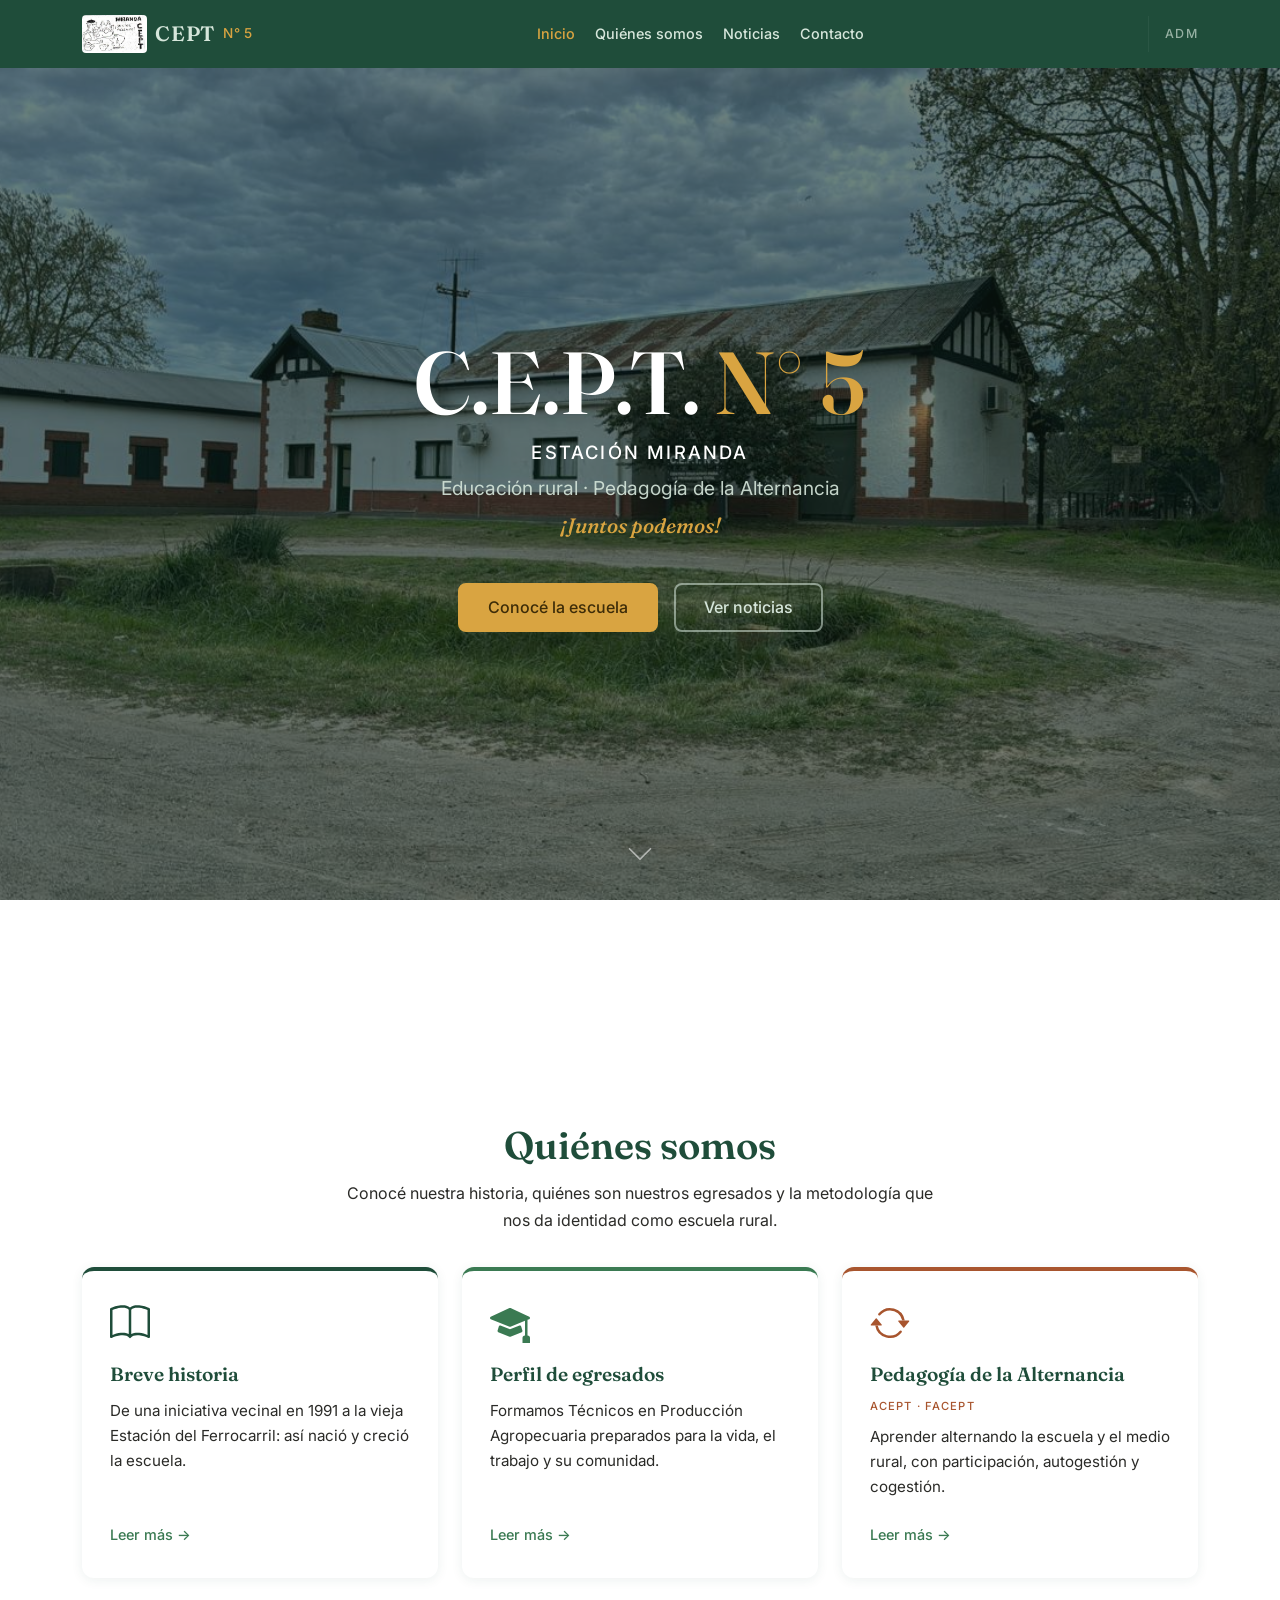
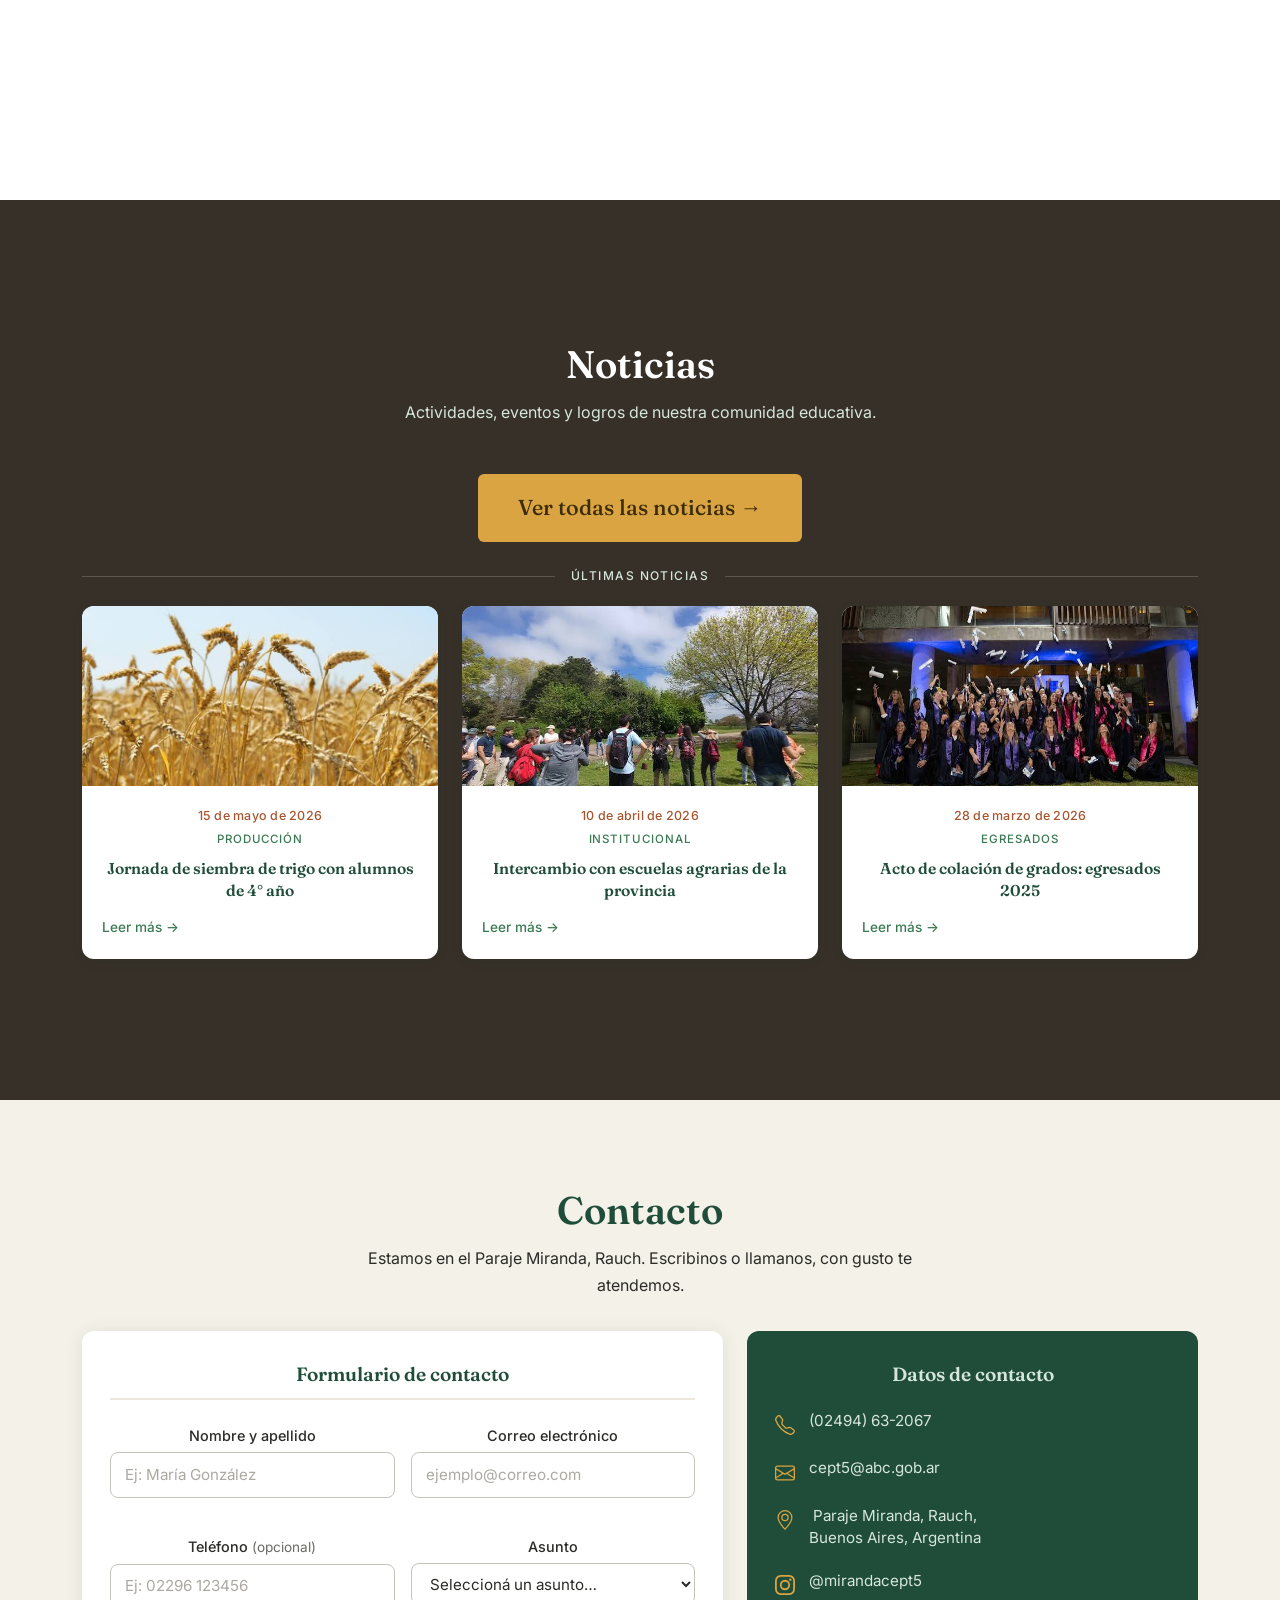
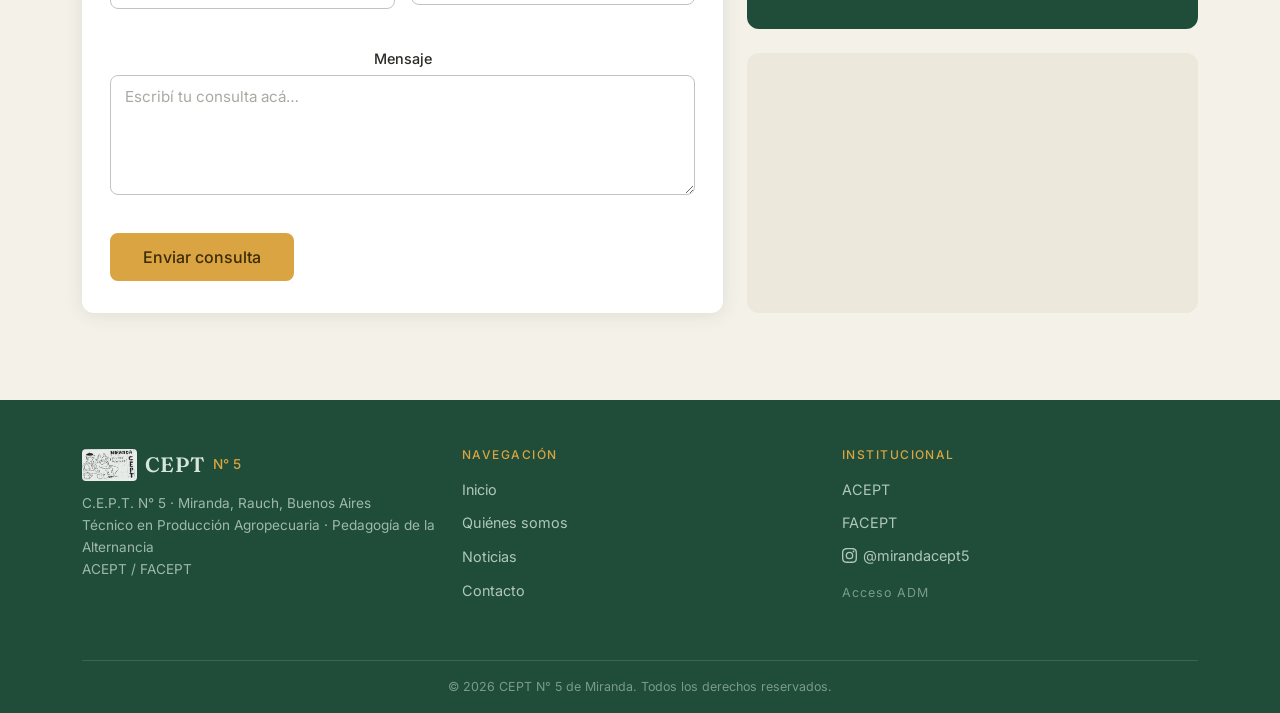
==== index.html @ 94c57543 "contacto" ====
<!DOCTYPE html>
<html lang="es">
<head>
  <meta charset="UTF-8" />
  <meta name="viewport" content="width=device-width, initial-scale=1.0" />
  <title>CEPT N° 5 de Miranda</title>

  <!-- Google Fonts -->
  <link rel="preconnect" href="https://fonts.googleapis.com" />
  <link rel="preconnect" href="https://fonts.gstatic.com" crossorigin />
  <link
    href="https://fonts.googleapis.com/css2?family=Fraunces:opsz,wght@9..144,500;9..144,600&family=Inter:wght@400;500&display=swap"
    rel="stylesheet"
  />

  <!-- Bootstrap 5 CSS -->
  <link rel="stylesheet" href="vendor/bootstrap.min.css" />

  <!-- Estilos propios -->
  <link rel="stylesheet" href="css/styles.css" />
</head>
<body data-bs-spy="scroll" data-bs-target="#menu-principal" data-bs-offset="80">

  <!-- encabezado -->
  <header>
    <nav class="navbar navbar-expand-lg fixed-top" id="menu-principal" aria-label="Navegación principal">
      <div class="container">

        <a class="navbar-brand logo" href="#inicio">
          <img src="img/img_logo.jpeg" alt="Logo CEPT N° 5 de Miranda" class="logo-img" />
          <span class="logo-sigla">CEPT</span>
          <span class="logo-numero">N° 5</span>
        </a>

        <!-- botón menú (móvil) -->
        <button
          class="navbar-toggler boton-menu"
          type="button"
          data-bs-toggle="collapse"
          data-bs-target="#contenido-menu"
          aria-controls="contenido-menu"
          aria-expanded="false"
          aria-label="Abrir menú de navegación"
        >
          <span class="navbar-toggler-icon"></span>
        </button>

        <div class="collapse navbar-collapse" id="contenido-menu">
          <ul class="navbar-nav mx-auto gap-1">
            <li class="nav-item">
              <a class="nav-link enlace-menu" href="#inicio">Inicio</a>
            </li>
            <li class="nav-item">
              <a class="nav-link enlace-menu" href="#quienes">Quiénes somos</a>
            </li>
            <li class="nav-item">
              <a class="nav-link enlace-menu" href="#noticias">Noticias</a>
            </li>
            <li class="nav-item">
              <a class="nav-link enlace-menu" href="#contacto">Contacto</a>
            </li>
          </ul>

          <div class="vr d-none d-lg-block mx-3 separador" aria-hidden="true"></div>
          <hr class="d-lg-none separador-movil" aria-hidden="true" />

          <a class="nav-link enlace-adm" href="#" role="button"
             data-bs-toggle="modal" data-bs-target="#modal-login"
             aria-haspopup="dialog">ADM</a>
        </div>

      </div>
    </nav>
  </header>

  <!-- inicio -->
  <section id="inicio" class="portada">

    <div class="portada-fondo" aria-hidden="true"></div>

    <div class="container portada-contenido">
      <h1 class="portada-titulo">C.E.P.T. <span style="color: var(--dorado);">N° 5</span></h1>
      <p class="portada-lugar">Estación Miranda</p>
      <p class="portada-descripcion">Educación rural · Pedagogía de la Alternancia</p>
      <p class="portada-eslogan">¡Juntos podemos!</p>
      <div class="portada-botones">
        <a href="#quienes" class="btn boton-primario">Conocé la escuela</a>
        <a href="#noticias" class="btn boton-contorno">Ver noticias</a>
      </div>
    </div>

    <!-- flecha de scroll -->
    <a href="#quienes" class="portada-flecha" aria-label="Ir a la siguiente sección">
      <svg xmlns="http://www.w3.org/2000/svg" width="28" height="28" fill="currentColor" viewBox="0 0 16 16" aria-hidden="true">
        <path fill-rule="evenodd" d="M1.646 4.646a.5.5 0 0 1 .708 0L8 10.293l5.646-5.647a.5.5 0 0 1 .708.708l-6 6a.5.5 0 0 1-.708 0l-6-6a.5.5 0 0 1 0-.708z"/>
      </svg>
    </a>

  </section>

  <!-- quiénes somos -->
  <section id="quienes" class="seccion fondo-blanco">
    <div class="container">

      <!-- índice de temas -->
      <div id="indice-quienes">

        <h2 class="titulo-seccion">Quiénes somos</h2>
        <p class="descripcion-seccion">
          Conocé nuestra historia, quiénes son nuestros egresados y la metodología
          que nos da identidad como escuela rural.
        </p>

        <div class="row g-4 justify-content-center">

          <!-- tarjeta historia -->
          <div class="col-12 col-md-4">
            <article class="tarjeta acento-pino">
              <div class="tarjeta-icono">
                <svg xmlns="http://www.w3.org/2000/svg" width="40" height="40" fill="currentColor" viewBox="0 0 16 16" aria-hidden="true">
                  <path d="M1 2.828c.885-.37 2.154-.769 3.388-.893 1.33-.134 2.458.063 3.112.752v9.746c-.935-.53-2.12-.603-3.213-.493-1.18.12-2.37.461-3.287.811zm7.5-.141c.654-.689 1.782-.886 3.112-.752 1.234.124 2.503.523 3.388.893v9.923c-.918-.35-2.107-.692-3.287-.81-1.094-.111-2.278-.039-3.213.492zM8 1.783C7.015.936 5.587.81 4.287.94c-1.514.153-3.042.672-3.994 1.105A.5.5 0 0 0 0 2.5v11a.5.5 0 0 0 .707.455c.882-.4 2.303-.881 3.68-1.02 1.409-.142 2.59.087 3.223.877a.5.5 0 0 0 .78 0c.633-.79 1.814-1.019 3.222-.877 1.378.139 2.8.62 3.681 1.02A.5.5 0 0 0 16 13.5v-11a.5.5 0 0 0-.293-.455c-.952-.433-2.48-.952-3.994-1.105C10.413.809 8.985.936 8 1.783"/>
                </svg>
              </div>
              <h3 class="tarjeta-titulo">Breve historia</h3>
              <p class="tarjeta-texto">
                De una iniciativa vecinal en 1991 a la vieja Estación del Ferrocarril:
                así nació y creció la escuela.
              </p>
              <a href="#" class="tarjeta-enlace" data-tema="historia" aria-label="Leer más sobre la historia del CEPT">
                Leer más →
              </a>
            </article>
          </div>

          <!-- tarjeta egresados -->
          <div class="col-12 col-md-4">
            <article class="tarjeta acento-verde">
              <div class="tarjeta-icono">
                <svg xmlns="http://www.w3.org/2000/svg" width="40" height="40" fill="currentColor" viewBox="0 0 16 16" aria-hidden="true">
                  <path d="M8.211 2.047a.5.5 0 0 0-.422 0l-7.5 3.5a.5.5 0 0 0 .025.917l7.5 3a.5.5 0 0 0 .372 0L14 7.14V13a1 1 0 0 0-1 1v2h3v-2a1 1 0 0 0-1-1V6.739l.686-.275a.5.5 0 0 0 .025-.917z"/>
                  <path d="M4.176 9.032a.5.5 0 0 0-.656.327l-.5 1.7a.5.5 0 0 0 .294.605l4.5 1.8a.5.5 0 0 0 .372 0l4.5-1.8a.5.5 0 0 0 .294-.605l-.5-1.7a.5.5 0 0 0-.656-.327L8 10.466z"/>
                </svg>
              </div>
              <h3 class="tarjeta-titulo">Perfil de egresados</h3>
              <p class="tarjeta-texto">
                Formamos Técnicos en Producción Agropecuaria preparados para la vida,
                el trabajo y su comunidad.
              </p>
              <a href="#" class="tarjeta-enlace" data-tema="egresados" aria-label="Leer más sobre el perfil de egresados">
                Leer más →
              </a>
            </article>
          </div>

          <!-- tarjeta pedagogía -->
          <div class="col-12 col-md-4">
            <article class="tarjeta acento-tierra">
              <div class="tarjeta-icono">
                <svg xmlns="http://www.w3.org/2000/svg" width="40" height="40" fill="currentColor" viewBox="0 0 16 16" aria-hidden="true">
                  <path d="M11.534 7h3.932a.25.25 0 0 1 .192.41l-1.966 2.36a.25.25 0 0 1-.384 0l-1.966-2.36a.25.25 0 0 1 .192-.41m-11 2h3.932a.25.25 0 0 0 .192-.41L2.692 6.23a.25.25 0 0 0-.384 0L.342 8.59A.25.25 0 0 0 .534 9"/>
                  <path fill-rule="evenodd" d="M8 3c-1.552 0-2.94.707-3.857 1.818a.5.5 0 1 1-.771-.636A6.002 6.002 0 0 1 13.917 7H12.9A5 5 0 0 0 8 3M3.1 9a5.002 5.002 0 0 0 8.757 2.182.5.5 0 1 1 .771.636A6.002 6.002 0 0 1 2.083 9z"/>
                </svg>
              </div>
              <h3 class="tarjeta-titulo">Pedagogía de la Alternancia</h3>
              <p class="tarjeta-etiqueta">ACEPT · FACEPT</p>
              <p class="tarjeta-texto">
                Aprender alternando la escuela y el medio rural, con participación,
                autogestión y cogestión.
              </p>
              <a href="#" class="tarjeta-enlace" data-tema="pedagogia" aria-label="Leer más sobre la pedagogía de la alternancia">
                Leer más →
              </a>
            </article>
          </div>

        </div>
      </div><!-- /indice-quienes -->

      <!-- detalle del tema -->
      <div id="detalle-quienes" class="detalle-tema" hidden>

        <div class="detalle-encabezado">
          <nav aria-label="Ruta de navegación">
            <ol class="breadcrumb migas">
              <li class="breadcrumb-item">
                <a href="#inicio" class="enlace-miga">Inicio</a>
              </li>
              <li class="breadcrumb-item">
                <button type="button" class="enlace-miga volver-al-indice">Quiénes somos</button>
              </li>
              <li class="breadcrumb-item active" aria-current="page" id="miga-actual">—</li>
            </ol>
          </nav>
          <button type="button" class="boton-volver volver-al-indice">← Volver</button>
        </div>

        <img id="detalle-foto" src="" alt="" class="detalle-foto" />
        <h2 id="detalle-titulo" class="detalle-titulo" tabindex="-1"></h2>
        <div id="detalle-cuerpo" class="detalle-cuerpo"></div>

        <!-- botones anterior / siguiente -->
        <div class="navegacion-temas">
          <button type="button" id="boton-anterior" class="btn boton-navegar">← Anterior</button>
          <button type="button" id="boton-siguiente" class="btn boton-navegar">Siguiente →</button>
        </div>

      </div><!-- /detalle-quienes -->

    </div>
  </section>

  <!-- noticias -->
  <section id="noticias" class="seccion fondo-oscuro">
    <div class="container">

      <h2 class="titulo-seccion">Noticias</h2>
      <p class="descripcion-seccion">
        Actividades, eventos y logros de nuestra comunidad educativa.
      </p>

      <!-- botón ver noticias -->
      <div class="noticias-mas">
        <a href="noticias.html" class="btn boton-noticias">Ver todas las noticias →</a>
      </div>

      <!-- separador -->
      <div class="noticias-subtitulo" aria-hidden="true">
        <span>Últimas noticias</span>
      </div>

      <!-- noticias en escritorio -->
      <div class="row g-4 d-none d-md-flex">

        <div class="col-12 col-md-4">
          <article class="noticia">
            <img src="img/siembra_trigo.jpg" alt="Alumnos de 4° año sembrando trigo en el campo de la escuela" class="noticia-foto" />
            <div class="noticia-cuerpo">
              <time class="noticia-fecha" datetime="2026-05-15">15 de mayo de 2026</time>
              <span class="noticia-categoria">Producción</span>
              <h3 class="noticia-titulo">Jornada de siembra de trigo con alumnos de 4° año</h3>
              <a href="noticia.html?id=noticia-1" class="noticia-enlace">Leer más →</a>
            </div>
          </article>
        </div>

        <div class="col-12 col-md-4">
          <article class="noticia">
            <img src="img/intercambio_alumnos.jpg" alt="Estudiantes de distintas escuelas agrarias reunidos en el CEPT" class="noticia-foto" />
            <div class="noticia-cuerpo">
              <time class="noticia-fecha" datetime="2026-04-10">10 de abril de 2026</time>
              <span class="noticia-categoria">Institucional</span>
              <h3 class="noticia-titulo">Intercambio con escuelas agrarias de la provincia</h3>
              <a href="noticia.html?id=noticia-2" class="noticia-enlace">Leer más →</a>
            </div>
          </article>
        </div>

        <div class="col-12 col-md-4">
          <article class="noticia">
            <img src="img/acto_egresados.jpg" alt="Acto de colación de grados de los egresados 2025" class="noticia-foto" />
            <div class="noticia-cuerpo">
              <time class="noticia-fecha" datetime="2026-03-28">28 de marzo de 2026</time>
              <span class="noticia-categoria">Egresados</span>
              <h3 class="noticia-titulo">Acto de colación de grados: egresados 2025</h3>
              <a href="noticia.html?id=noticia-3" class="noticia-enlace">Leer más →</a>
            </div>
          </article>
        </div>

      </div>

      <!-- carrusel móvil -->
      <div id="carrusel-mobile" class="carousel slide d-md-none mb-4" data-bs-ride="false">

        <div class="carousel-inner">

          <div class="carousel-item active">
            <article class="noticia">
              <img src="img/siembra_trigo.jpg" alt="Alumnos de 4° año sembrando trigo en el campo de la escuela" class="noticia-foto" />
              <div class="noticia-cuerpo">
                <time class="noticia-fecha" datetime="2026-05-15">15 de mayo de 2026</time>
                <span class="noticia-categoria">Producción</span>
                <h3 class="noticia-titulo">Jornada de siembra de trigo con alumnos de 4° año</h3>
                <a href="noticia.html?id=noticia-1" class="noticia-enlace">Leer más →</a>
              </div>
            </article>
          </div>

          <div class="carousel-item">
            <article class="noticia">
              <img src="img/intercambio_alumnos.jpg" alt="Estudiantes de distintas escuelas agrarias reunidos en el CEPT" class="noticia-foto" />
              <div class="noticia-cuerpo">
                <time class="noticia-fecha" datetime="2026-04-10">10 de abril de 2026</time>
                <span class="noticia-categoria">Institucional</span>
                <h3 class="noticia-titulo">Intercambio con escuelas agrarias de la provincia</h3>
                <a href="noticia.html?id=noticia-2" class="noticia-enlace">Leer más →</a>
              </div>
            </article>
          </div>

          <div class="carousel-item">
            <article class="noticia">
              <img src="img/acto_egresados.jpg" alt="Acto de colación de grados de los egresados 2025" class="noticia-foto" />
              <div class="noticia-cuerpo">
                <time class="noticia-fecha" datetime="2026-03-28">28 de marzo de 2026</time>
                <span class="noticia-categoria">Egresados</span>
                <h3 class="noticia-titulo">Acto de colación de grados: egresados 2025</h3>
                <a href="noticia.html?id=noticia-3" class="noticia-enlace">Leer más →</a>
              </div>
            </article>
          </div>

        </div>

        <div class="carousel-indicators">
          <button type="button" data-bs-target="#carrusel-mobile" data-bs-slide-to="0" class="active" aria-current="true" aria-label="Noticia 1"></button>
          <button type="button" data-bs-target="#carrusel-mobile" data-bs-slide-to="1" aria-label="Noticia 2"></button>
          <button type="button" data-bs-target="#carrusel-mobile" data-bs-slide-to="2" aria-label="Noticia 3"></button>
        </div>

        <button class="carousel-control-prev" type="button" data-bs-target="#carrusel-mobile" data-bs-slide="prev">
          <span class="carousel-control-prev-icon" aria-hidden="true"></span>
          <span class="visually-hidden">Noticia anterior</span>
        </button>
        <button class="carousel-control-next" type="button" data-bs-target="#carrusel-mobile" data-bs-slide="next">
          <span class="carousel-control-next-icon" aria-hidden="true"></span>
          <span class="visually-hidden">Noticia siguiente</span>
        </button>

      </div>

    </div>
  </section>

  <!-- contacto -->
  <section id="contacto" class="seccion seccion-contacto">
    <div class="container">

      <h2 class="titulo-seccion">Contacto</h2>
      <p class="descripcion-seccion">
        Estamos en el Paraje Miranda, Rauch. Escribinos o llamanos, con gusto te atendemos.
      </p>

      <div class="row g-4 align-items-stretch">

        <!-- datos de contacto + mapa -->
        <div class="col-12 col-lg-5 d-flex flex-column gap-4 order-lg-2">
          <div class="tarjeta-contacto">
            <h3 class="contacto-titulo">Datos de contacto</h3>
            <ul class="lista-contacto">

              <li class="item-contacto">
                <span class="icono-contacto" aria-hidden="true">
                  <svg xmlns="http://www.w3.org/2000/svg" width="20" height="20" fill="currentColor" viewBox="0 0 16 16">
                    <path d="M3.654 1.328a.678.678 0 0 0-1.015-.063L1.605 2.3c-.483.484-.661 1.169-.45 1.77a17.6 17.6 0 0 0 4.168 6.608 17.6 17.6 0 0 0 6.608 4.168c.601.211 1.286.033 1.77-.45l1.034-1.034a.678.678 0 0 0-.063-1.015l-2.307-1.794a.68.68 0 0 0-.58-.122l-2.19.547a1.75 1.75 0 0 1-1.657-.459L5.482 8.062a1.75 1.75 0 0 1-.46-1.657l.548-2.19a.68.68 0 0 0-.122-.58zM1.884.511a1.745 1.745 0 0 1 2.612.163L6.29 2.98c.329.423.445.974.315 1.494l-.547 2.19a.68.68 0 0 0 .178.643l2.457 2.457a.68.68 0 0 0 .644.178l2.189-.547a1.75 1.75 0 0 1 1.494.315l2.306 1.794c.829.645.905 1.87.163 2.611l-1.034 1.034c-.74.74-1.846 1.065-2.877.702a18.6 18.6 0 0 1-7.01-4.42 18.6 18.6 0 0 1-4.42-7.009c-.362-1.03-.037-2.137.703-2.877z"/>
                  </svg>
                </span>
                <a href="tel:+542494632067" class="dato-contacto">(02494) 63-2067</a>
              </li>

              <li class="item-contacto">
                <span class="icono-contacto" aria-hidden="true">
                  <svg xmlns="http://www.w3.org/2000/svg" width="20" height="20" fill="currentColor" viewBox="0 0 16 16">
                    <path d="M0 4a2 2 0 0 1 2-2h12a2 2 0 0 1 2 2v8a2 2 0 0 1-2 2H2a2 2 0 0 1-2-2zm2-1a1 1 0 0 0-1 1v.217l7 4.2 7-4.2V4a1 1 0 0 0-1-1zm13 2.383-4.708 2.825L15 11.105zm-.034 6.876-5.64-3.471L8 9.583l-1.326-.795-5.64 3.47A1 1 0 0 0 2 13h12a1 1 0 0 0 .966-.741M1 11.105l4.708-2.897L1 5.383z"/>
                  </svg>
                </span>
                <a href="mailto:cept5@abc.gob.ar" class="dato-contacto">cept5@abc.gob.ar</a>
              </li>

              <li class="item-contacto">
                <span class="icono-contacto" aria-hidden="true">
                  <svg xmlns="http://www.w3.org/2000/svg" width="20" height="20" fill="currentColor" viewBox="0 0 16 16">
                    <path d="M12.166 8.94c-.524 1.062-1.234 2.12-1.96 3.07A32 32 0 0 1 8 14.58a32 32 0 0 1-2.206-2.57c-.726-.95-1.436-2.008-1.96-3.07C3.304 7.867 3 6.862 3 6a5 5 0 0 1 10 0c0 .862-.305 1.867-.834 2.94M8 16s6-5.686 6-10A6 6 0 0 0 2 6c0 4.314 6 10 6 10"/>
                    <path d="M8 8a2 2 0 1 1 0-4 2 2 0 0 1 0 4m0 1a3 3 0 1 0 0-6 3 3 0 0 0 0 6"/>
                  </svg>
                </span>
                <span class="dato-contacto">Paraje Miranda, Rauch,<br>Buenos Aires, Argentina</span>
              </li>

              <li class="item-contacto">
                <span class="icono-contacto" aria-hidden="true">
                  <svg xmlns="http://www.w3.org/2000/svg" width="20" height="20" fill="currentColor" viewBox="0 0 16 16">
                    <path d="M8 0C5.829 0 5.556.01 4.703.048 3.85.088 3.269.222 2.76.42a3.917 3.917 0 0 0-1.417.923A3.927 3.927 0 0 0 .42 2.76C.222 3.268.087 3.85.048 4.7.01 5.555 0 5.827 0 8.001c0 2.172.01 2.444.048 3.297.04.852.174 1.433.372 1.942.205.526.478.972.923 1.417.444.445.89.719 1.416.923.51.198 1.09.333 1.942.372C5.555 15.99 5.827 16 8 16s2.444-.01 3.298-.048c.851-.04 1.434-.174 1.943-.372a3.916 3.916 0 0 0 1.416-.923c.445-.445.718-.891.923-1.417.197-.509.332-1.09.372-1.942C15.99 10.445 16 10.173 16 8s-.01-2.445-.048-3.299c-.04-.851-.175-1.433-.372-1.941a3.926 3.926 0 0 0-.923-1.417A3.911 3.911 0 0 0 13.24.42c-.51-.198-1.092-.333-1.943-.372C10.443.01 10.172 0 7.998 0zm.003 1.44c2.136 0 2.389.007 3.232.046.78.035 1.204.166 1.486.275.373.145.64.319.92.599.28.28.453.546.598.92.11.281.24.705.275 1.485.039.843.047 1.096.047 3.231s-.008 2.389-.047 3.232c-.035.78-.166 1.203-.275 1.485a2.47 2.47 0 0 1-.599.919c-.28.28-.546.453-.92.598-.28.11-.704.24-1.485.276-.843.038-1.096.047-3.232.047s-2.39-.009-3.233-.047c-.78-.036-1.203-.166-1.485-.276a2.478 2.478 0 0 1-.92-.598 2.48 2.48 0 0 1-.6-.92c-.109-.281-.24-.705-.275-1.485-.038-.843-.046-1.096-.046-3.233 0-2.136.008-2.388.046-3.231.036-.78.166-1.204.276-1.486.145-.373.319-.64.599-.92.28-.28.546-.453.92-.598.282-.11.705-.24 1.485-.275.843-.039 1.097-.047 3.233-.047zm0 2.452a4.108 4.108 0 1 0 0 8.216 4.108 4.108 0 0 0 0-8.216zm0 6.775a2.667 2.667 0 1 1 0-5.334 2.667 2.667 0 0 1 0 5.334zm5.23-6.937a.96.96 0 1 1-1.92 0 .96.96 0 0 1 1.92 0z"/>
                  </svg>
                </span>
                <a href="https://www.instagram.com/mirandacept5" target="_blank" rel="noopener noreferrer" class="dato-contacto">@mirandacept5</a>
              </li>

            </ul>
          </div>

          <div class="mapa-contenedor flex-grow-1">
            <iframe
              class="mapa-iframe"
              src="https://maps.google.com/maps?q=-36.533977,-59.133693&z=15&output=embed"
              title="Mapa de ubicación del CEPT N° 5 de Miranda"
              loading="lazy"
              allowfullscreen
            ></iframe>
          </div>
        </div>

        <!-- formulario de contacto -->
        <div class="col-12 col-lg-7 order-lg-1">
          <div class="tarjeta-formulario h-100">

            <form id="formulario" novalidate>
              <h3 class="formulario-titulo">Formulario de contacto</h3>

              <div class="row g-3">

                <div class="col-12 col-md-6">
                  <div class="campo">
                    <label for="nombre">Nombre y apellido</label>
                    <input type="text" id="nombre" name="nombre" required
                           placeholder="Ej: María González" aria-describedby="error-nombre" />
                    <span id="error-nombre" class="error" aria-live="polite"></span>
                  </div>
                </div>

                <div class="col-12 col-md-6">
                  <div class="campo">
                    <label for="email">Correo electrónico</label>
                    <input type="email" id="email" name="email" required
                           placeholder="ejemplo@correo.com" aria-describedby="error-email" />
                    <span id="error-email" class="error" aria-live="polite"></span>
                  </div>
                </div>

                <div class="col-12 col-md-6">
                  <div class="campo">
                    <label for="telefono">Teléfono <span class="opcional">(opcional)</span></label>
                    <input type="tel" id="telefono" name="telefono"
                           placeholder="Ej: 02296 123456" aria-describedby="error-telefono" />
                    <span id="error-telefono" class="error" aria-live="polite"></span>
                  </div>
                </div>

                <div class="col-12 col-md-6">
                  <div class="campo">
                    <label for="asunto">Asunto</label>
                    <select id="asunto" name="asunto" required aria-describedby="error-asunto">
                      <option value="" disabled selected>Seleccioná un asunto…</option>
                      <option value="informacion-general">Información general</option>
                      <option value="inscripcion">Inscripción</option>
                      <option value="pedagogia-alternancia">Pedagogía de la Alternancia</option>
                      <option value="otro">Otro</option>
                    </select>
                    <span id="error-asunto" class="error" aria-live="polite"></span>
                  </div>
                </div>

                <div class="col-12">
                  <div class="campo">
                    <label for="mensaje">Mensaje</label>
                    <textarea id="mensaje" name="mensaje" required minlength="10" rows="4"
                              placeholder="Escribí tu consulta acá…" aria-describedby="error-mensaje"></textarea>
                    <span id="error-mensaje" class="error" aria-live="polite"></span>
                  </div>
                </div>

                <div class="col-12 col-md-4">
                  <button type="submit" class="btn boton-primario w-100">Enviar consulta</button>
                </div>

              </div>
            </form>

            <!-- panel de confirmación (oculto hasta enviar) -->
            <div id="confirmacion" class="confirmacion oculto" tabindex="-1" role="status">
              <div class="icono-check" aria-hidden="true">
                <svg viewBox="0 0 52 52" xmlns="http://www.w3.org/2000/svg">
                  <circle class="circulo" cx="26" cy="26" r="24" fill="none"/>
                  <path class="tilde" fill="none" d="M13 27 l9 9 l17-18"/>
                </svg>
              </div>
              <h3 class="formulario-titulo">¡Consulta enviada!</h3>
              <p>Gracias por escribirnos. Te responderemos a la brevedad.</p>
              <button type="button" id="btn-nueva" class="btn boton-primario mt-2">Hacer otra consulta</button>
            </div>

          </div>
        </div>
      </div>

    </div>
  </section>

  <!-- pie de página -->
  <footer id="pie-pagina">
    <div class="container">

      <div class="row pie-fila-superior">

        <!-- logo -->
        <div class="col-12 col-md-4 pie-col">
          <a href="#inicio" class="pie-logo">
            <img src="img/img_logo.jpeg" alt="Logo CEPT N° 5 de Miranda" class="logo-img logo-img-pie" />
            <span class="pie-logo-sigla">CEPT</span>
            <span class="pie-logo-numero">N° 5</span>
          </a>
          <p class="pie-descripcion">
            C.E.P.T. N° 5 · Miranda, Rauch, Buenos Aires<br>
            Técnico en Producción Agropecuaria · Pedagogía de la Alternancia<br>
            ACEPT / FACEPT
          </p>
        </div>

        <!-- navegación -->
        <div class="col-12 col-sm-6 col-md-4 pie-col">
          <h4 class="pie-titulo-col">Navegación</h4>
          <ul class="pie-lista">
            <li><a href="#inicio"    class="pie-enlace">Inicio</a></li>
            <li><a href="#quienes"  class="pie-enlace">Quiénes somos</a></li>
            <li><a href="#noticias" class="pie-enlace">Noticias</a></li>
            <li><a href="#contacto" class="pie-enlace">Contacto</a></li>
          </ul>
        </div>

        <!-- institucional -->
        <div class="col-12 col-sm-6 col-md-4 pie-col">
          <h4 class="pie-titulo-col">Institucional</h4>
          <ul class="pie-lista">
            <li><a href="#" class="pie-enlace">ACEPT</a></li>
            <li><a href="#" class="pie-enlace">FACEPT</a></li>
            <li>
              <a href="https://www.instagram.com/mirandacept5" target="_blank" rel="noopener noreferrer" class="pie-enlace pie-enlace-ig">
                <svg xmlns="http://www.w3.org/2000/svg" width="15" height="15" fill="currentColor" viewBox="0 0 16 16" aria-hidden="true">
                  <path d="M8 0C5.829 0 5.556.01 4.703.048 3.85.088 3.269.222 2.76.42a3.917 3.917 0 0 0-1.417.923A3.927 3.927 0 0 0 .42 2.76C.222 3.268.087 3.85.048 4.7.01 5.555 0 5.827 0 8.001c0 2.172.01 2.444.048 3.297.04.852.174 1.433.372 1.942.205.526.478.972.923 1.417.444.445.89.719 1.416.923.51.198 1.09.333 1.942.372C5.555 15.99 5.827 16 8 16s2.444-.01 3.298-.048c.851-.04 1.434-.174 1.943-.372a3.916 3.916 0 0 0 1.416-.923c.445-.445.718-.891.923-1.417.197-.509.332-1.09.372-1.942C15.99 10.445 16 10.173 16 8s-.01-2.445-.048-3.299c-.04-.851-.175-1.433-.372-1.941a3.926 3.926 0 0 0-.923-1.417A3.911 3.911 0 0 0 13.24.42c-.51-.198-1.092-.333-1.943-.372C10.443.01 10.172 0 7.998 0zm.003 1.44c2.136 0 2.389.007 3.232.046.78.035 1.204.166 1.486.275.373.145.64.319.92.599.28.28.453.546.598.92.11.281.24.705.275 1.485.039.843.047 1.096.047 3.231s-.008 2.389-.047 3.232c-.035.78-.166 1.203-.275 1.485a2.47 2.47 0 0 1-.599.919c-.28.28-.546.453-.92.598-.28.11-.704.24-1.485.276-.843.038-1.096.047-3.232.047s-2.39-.009-3.233-.047c-.78-.036-1.203-.166-1.485-.276a2.478 2.478 0 0 1-.92-.598 2.48 2.48 0 0 1-.6-.92c-.109-.281-.24-.705-.275-1.485-.038-.843-.046-1.096-.046-3.233 0-2.136.008-2.388.046-3.231.036-.78.166-1.204.276-1.486.145-.373.319-.64.599-.92.28-.28.546-.453.92-.598.282-.11.705-.24 1.485-.275.843-.039 1.097-.047 3.233-.047zm0 2.452a4.108 4.108 0 1 0 0 8.216 4.108 4.108 0 0 0 0-8.216zm0 6.775a2.667 2.667 0 1 1 0-5.334 2.667 2.667 0 0 1 0 5.334zm5.23-6.937a.96.96 0 1 1-1.92 0 .96.96 0 0 1 1.92 0z"/>
                </svg>
                @mirandacept5
              </a>
            </li>
            <li><a href="#" class="pie-enlace pie-adm" role="button"
                   data-bs-toggle="modal" data-bs-target="#modal-login"
                   aria-haspopup="dialog">Acceso ADM</a></li>
          </ul>
        </div>

      </div>

      <div class="pie-inferior">
        <p class="pie-copy">© 2026 CEPT N° 5 de Miranda. Todos los derechos reservados.</p>
      </div>

    </div>
  </footer>

  <!-- modal de login -->
  <div class="modal fade" id="modal-login" tabindex="-1"
       aria-labelledby="titulo-modal-login" aria-modal="true" role="dialog">
    <div class="modal-dialog modal-dialog-centered">
      <div class="modal-content login-contenido">

        <div class="modal-header login-cabecera">
          <h2 class="modal-title login-titulo" id="titulo-modal-login">Acceso administrador</h2>
          <button type="button" class="btn-close btn-close-white"
                  data-bs-dismiss="modal" aria-label="Cerrar"></button>
        </div>

        <div class="modal-body login-cuerpo">

          <!-- error de login -->
          <div id="error-login" class="error-login" role="alert" hidden>
            Usuario o contraseña incorrectos. Intentá de nuevo.
          </div>

          <form id="formulario-login" novalidate>

            <div class="mb-4">
              <label for="campo-usuario" class="etiqueta-campo">Usuario</label>
              <input type="text" id="campo-usuario" class="form-control campo-texto" autocomplete="username" required />
            </div>

            <div class="mb-4">
              <label for="campo-contrasena" class="etiqueta-campo">Contraseña</label>
              <div class="grupo-contrasena">
                <input type="password" id="campo-contrasena" class="form-control campo-texto" autocomplete="current-password" required />
                <button type="button" class="boton-ojo" id="boton-ver-contrasena"
                        aria-label="Mostrar contraseña" aria-pressed="false">
                  <svg id="icono-ojo" xmlns="http://www.w3.org/2000/svg" width="18" height="18" fill="currentColor" viewBox="0 0 16 16" aria-hidden="true">
                    <path d="M16 8s-3-5.5-8-5.5S0 8 0 8s3 5.5 8 5.5S16 8 16 8M1.173 8a13 13 0 0 1 1.66-2.043C4.12 4.668 5.88 3.5 8 3.5s3.879 1.168 5.168 2.457A13 13 0 0 1 14.828 8q-.086.13-.195.288c-.335.48-.83 1.12-1.465 1.755C11.879 11.332 10.119 12.5 8 12.5s-3.879-1.168-5.168-2.457A13 13 0 0 1 1.172 8z"/>
                    <path d="M8 5.5a2.5 2.5 0 1 0 0 5 2.5 2.5 0 0 0 0-5M4.5 8a3.5 3.5 0 1 1 7 0 3.5 3.5 0 0 1-7 0"/>
                  </svg>
                  <svg id="icono-ojo-cerrado" xmlns="http://www.w3.org/2000/svg" width="18" height="18" fill="currentColor" viewBox="0 0 16 16" aria-hidden="true" hidden>
                    <path d="M13.359 11.238C15.06 9.72 16 8 16 8s-3-5.5-8-5.5a7 7 0 0 0-2.79.588l.77.771A6 6 0 0 1 8 3.5c2.12 0 3.879 1.168 5.168 2.457A13 13 0 0 1 14.828 8q-.086.13-.195.288c-.335.48-.83 1.12-1.465 1.755-.165.165-.337.328-.517.486z"/>
                    <path d="M11.297 9.176a3.5 3.5 0 0 0-4.474-4.474l.823.823a2.5 2.5 0 0 1 2.829 2.829zm-2.943 1.299.822.822a3.5 3.5 0 0 1-4.474-4.474l.823.823a2.5 2.5 0 0 0 2.829 2.829"/>
                    <path d="M3.35 5.47q-.27.24-.518.487A13 13 0 0 0 1.172 8l.195.288c.335.48.83 1.12 1.465 1.755C4.121 11.332 5.881 12.5 8 12.5c.716 0 1.39-.133 2.02-.36l.77.772A7 7 0 0 1 8 13.5C3 13.5 0 8 0 8s.939-1.721 2.641-3.238l.708.709zm10.296 8.884-12-12 .708-.708 12 12z"/>
                  </svg>
                </button>
              </div>
            </div>

            <button type="submit" class="btn boton-primario w-100">Iniciar sesión</button>

          </form>

        </div>
      </div>
    </div>
  </div>

  <!-- Bootstrap JS -->
  <script src="vendor/bootstrap.bundle.min.js"></script>

  <!-- scripts propios -->
  <script src="js/main.js"></script>
  <script src="js/login.js"></script>
  <script src="js/validacion.js"></script>
</body>
</html>
---- css/styles.css ----
﻿/* VARIABLES GLOBALES */
:root {
  /* Colores */
  --verde-pino:   #1F4D3A;   /* header, footer, títulos, botones primarios */
  --verde-claro:  #3A7A52;   /* enlaces, hover, acentos secundarios */
  --dorado:       #D9A441;   /* CTA y acción ADM — acento puntual, no relleno */
  --dorado-texto: #3D2C08;   /* texto oscuro sobre dorado */
  --tierra:       #A8552E;   /* fechas, categorías, íconos de detalle */
  --crema:        #F4F1E8;   /* fondo general */
  --crema-medio:  #ECE8DB;   /* franjas alternas */
  --carbon:       #2B2B28;   /* texto principal */
  --claro:        #D6E6DB;   /* texto sobre fondo verde */

  /* Tipografías */
  --fuente-titulo: 'Fraunces', Georgia, serif;
  --fuente-cuerpo: 'Inter', system-ui, sans-serif;

  /* Radios */
  --radio-elem:    8px;
  --radio-tarjeta: 12px;

  /* Alto del menú fijo */
  --alto-menu: 68px;
}

/* RESET Y BASE GLOBAL */
*,
*::before,
*::after {
  box-sizing: border-box;
}

html {
  scroll-behavior: smooth;
}

body {
  font-family: var(--fuente-cuerpo);
  font-size: 1rem;
  font-weight: 400;
  color: var(--carbon);
  background-color: var(--crema);
  line-height: 1.6;
  padding-top: var(--alto-menu); /* compensa el menú fijo */
}

h1, h2, h3, h4, h5, h6 {
  font-family: var(--fuente-titulo);
  font-weight: 600;
  color: var(--verde-pino);
  line-height: 1.2;
}

/* SECCIONES */
.seccion {
  padding: 3.5rem 1.5rem;
  text-align: center;
  scroll-margin-top: var(--alto-menu); /* ancla no queda tapada por el menú */
  min-height: 100vh;
  display: flex;
  flex-direction: column;
  justify-content: center;
}

.fondo-blanco {
  background-color: #fff;
}

.fondo-alterno {
  background-color: var(--crema-medio);
}

.fondo-oscuro {
  background-color: #363028;
}

/* Overrides de texto y elementos para sección oscura */
.fondo-oscuro .titulo-seccion {
  color: #fff;
}

.fondo-oscuro .descripcion-seccion {
  color: var(--claro);
}

.fondo-oscuro .noticias-subtitulo {
  opacity: 1;
}

.fondo-oscuro .noticias-subtitulo span {
  color: var(--claro);
}

.fondo-oscuro .noticias-subtitulo::before,
.fondo-oscuro .noticias-subtitulo::after {
  background: rgba(255, 255, 255, 0.18);
}

.fondo-oscuro .boton-noticias {
  background-color: var(--dorado);
  color: var(--dorado-texto);
  border-color: transparent;
}

.fondo-oscuro .boton-noticias:hover,
.fondo-oscuro .boton-noticias:focus-visible {
  background-color: transparent;
  color: var(--dorado);
  border-color: var(--dorado);
}

.seccion-contacto {
  /* hereda min-height y flex de .seccion */
}

.seccion > .container {
  width: 100%;
}

/* Texto de ejemplo (se elimina al completar cada story) */
.texto-ejemplo {
  color: var(--verde-claro);
  font-style: italic;
  font-size: 0.9rem;
  margin-top: 0.5rem;
}

/* HEADER — NAVBAR */
#menu-principal {
  background-color: var(--verde-pino);
  min-height: var(--alto-menu);
}

/* Logo */
.logo {
  display: flex;
  align-items: center;
  gap: 0.5rem;
  text-decoration: none;
}

/* Imagen del logo */
.logo-img {
  height: 38px;
  width: auto;
  object-fit: contain;
  border-radius: 4px;
  flex-shrink: 0;
}

.logo-img-pie {
  height: 32px;
  opacity: 0.9;
}

.logo-sigla {
  font-family: var(--fuente-titulo);
  font-weight: 600;
  font-size: 1.3rem;
  color: var(--claro);
  letter-spacing: 0.04em;
}

.logo-numero {
  font-family: var(--fuente-cuerpo);
  font-weight: 500;
  font-size: 0.85rem;
  color: var(--dorado);
  letter-spacing: 0.02em;
}

/* Hamburguesa */
.boton-menu {
  border-color: rgba(255, 255, 255, 0.3);
}

.boton-menu:focus {
  box-shadow: 0 0 0 3px rgba(217, 164, 65, 0.45);
}

/* Ícono de hamburguesa en blanco */
.boton-menu .navbar-toggler-icon {
  background-image: url("data:image/svg+xml,%3csvg xmlns='http://www.w3.org/2000/svg' viewBox='0 0 30 30'%3e%3cpath stroke='rgba%28214%2C230%2C219%2C0.9%29' stroke-linecap='round' stroke-miterlimit='10' stroke-width='2' d='M4 7h22M4 15h22M4 23h22'/%3e%3c/svg%3e");
}

/* Links del menú */
.enlace-menu {
  color: var(--claro);
  font-weight: 500;
  font-size: 0.9rem;
  padding: 0.4rem 0.75rem;
  border-radius: var(--radio-elem);
  transition: color 0.2s, background-color 0.2s;
}

.enlace-menu:hover,
.enlace-menu:focus,
.enlace-menu:active {
  color: var(--dorado);
  background-color: rgba(255, 255, 255, 0.06);
}

/* Link activo (Bootstrap ScrollSpy agrega .active) */
#menu-principal .enlace-menu.active {
  color: var(--dorado) !important;
}

/* Separador vertical (desktop) */
.separador {
  background-color: rgba(255, 255, 255, 0.2);
  align-self: stretch;
}

/* Separador horizontal (mobile) */
.separador-movil {
  border-color: rgba(255, 255, 255, 0.15);
  margin: 0.5rem 0;
}

/* Acceso ADM discreto */
.enlace-adm {
  color: var(--claro);
  font-size: 0.78rem;
  font-weight: 500;
  letter-spacing: 0.1em;
  opacity: 0.65;
  transition: opacity 0.2s;
}

.enlace-adm:hover,
.enlace-adm:focus {
  color: var(--dorado);
  opacity: 1;
}

/* PORTADA (hero) */
.portada {
  position: relative;
  min-height: calc(100vh - var(--alto-menu));
  display: flex;
  align-items: center;
  overflow: hidden;
  scroll-margin-top: var(--alto-menu);
}

/* Fondo: imagen con fallback en verde oscuro */
.portada-fondo {
  position: absolute;
  inset: 0;
  background-color: #162b1e;
  background-image: url('../img/img_portada.jpeg');
  background-size: cover;
  background-position: center;
}

/* Capa oscurecida sobre la imagen */
.portada-fondo::after {
  content: '';
  position: absolute;
  inset: 0;
  background: rgba(12, 28, 18, 0.55);
}

/* Contenido por encima del fondo */
.portada-contenido {
  position: relative;
  z-index: 1;
  text-align: center;
  padding: 4rem 1.5rem;
}

/* Título principal: nombre de la escuela */
.portada-titulo {
  font-family: var(--fuente-titulo);
  font-size: clamp(3rem, 8vw, 5.5rem);
  font-weight: 600;
  color: #fff;
  line-height: 1.05;
  margin-bottom: 0.6rem;
}

/* Línea 2: educación rural · alternancia */
.portada-descripcion {
  font-size: clamp(1rem, 2vw, 1.2rem);
  color: var(--claro);
  max-width: 560px;
  margin: 0 auto 0.4rem;
  line-height: 1.5;
  opacity: 0.9;
}

/* Línea 2: lugar */
.portada-lugar {
  font-size: 1.15rem;
  font-weight: 500;
  letter-spacing: 0.12em;
  text-transform: uppercase;
  color: #fff;
  opacity: 1;
  margin-bottom: 0.4rem;
}

/* Línea 4: eslogan */
.portada-eslogan {
  font-family: var(--fuente-titulo);
  font-size: clamp(1rem, 2vw, 1.3rem);
  font-weight: 500;
  font-style: italic;
  color: var(--dorado);
  margin-bottom: 2.5rem;
}

/* Fila de botones */
.portada-botones {
  display: flex;
  gap: 1rem;
  justify-content: center;
  flex-wrap: wrap;
}

/* Botón primario: fondo dorado */
.boton-primario {
  background-color: var(--dorado);
  color: var(--dorado-texto);
  font-weight: 500;
  padding: 0.65rem 1.75rem;
  border: 2px solid var(--dorado);
  border-radius: var(--radio-elem);
  transition: background-color 0.2s, border-color 0.2s;
}

.boton-primario:hover,
.boton-primario:focus {
  background-color: #c4922e;
  border-color: #c4922e;
  color: var(--dorado-texto);
}

/* Botón contorno (secundario) */
.boton-contorno {
  background-color: transparent;
  color: var(--claro);
  font-weight: 500;
  padding: 0.65rem 1.75rem;
  border: 2px solid rgba(214, 230, 219, 0.55);
  border-radius: var(--radio-elem);
  transition: background-color 0.2s, border-color 0.2s;
}

.boton-contorno:hover,
.boton-contorno:focus {
  background-color: rgba(255, 255, 255, 0.1);
  border-color: var(--claro);
  color: var(--claro);
}

/* Flecha de scroll animada */
.portada-flecha {
  position: absolute;
  bottom: 2rem;
  left: 50%;
  transform: translateX(-50%);
  z-index: 1;
  color: rgba(255, 255, 255, 0.55);
  text-decoration: none;
  animation: rebotar 1.8s ease-in-out infinite;
  transition: color 0.2s;
}

.portada-flecha:hover,
.portada-flecha:focus {
  color: var(--dorado);
}

@keyframes rebotar {
  0%, 100% { transform: translateX(-50%) translateY(0); }
  50%       { transform: translateX(-50%) translateY(8px); }
}

/* SECCIONES — ELEMENTOS COMUNES */

/* Título principal de sección */
.titulo-seccion {
  font-size: clamp(1.75rem, 3vw, 2.4rem);
  color: var(--verde-pino);
  margin-bottom: 0.75rem;
}

/* Párrafo introductorio de sección */
.descripcion-seccion {
  max-width: 600px;
  margin: 0 auto 2rem;
  color: var(--carbon);
  font-size: 1rem;
  line-height: 1.7;
}

/* QUIÉNES SOMOS — TARJETAS */
.tarjeta {
  background-color: #fff;
  border-radius: var(--radio-tarjeta);
  border-top: 4px solid transparent;
  padding: 2rem 1.75rem;
  height: 100%;
  display: flex;
  flex-direction: column;
  text-align: left;
  box-shadow: 0 2px 12px rgba(31, 77, 58, 0.08);
  transition: box-shadow 0.2s, transform 0.2s;
}

.tarjeta:hover {
  box-shadow: 0 6px 24px rgba(31, 77, 58, 0.14);
  transform: translateY(-3px);
}

/* Variantes de color: borde superior e ícono */
.acento-pino  { border-top-color: var(--verde-pino);  }
.acento-verde { border-top-color: var(--verde-claro); }
.acento-tierra{ border-top-color: var(--tierra);      }

.acento-pino  .tarjeta-icono { color: var(--verde-pino);  }
.acento-verde .tarjeta-icono { color: var(--verde-claro); }
.acento-tierra .tarjeta-icono{ color: var(--tierra);      }

/* Ícono */
.tarjeta-icono {
  margin-bottom: 1.25rem;
}

/* Título de tarjeta */
.tarjeta-titulo {
  font-size: 1.2rem;
  font-weight: 600;
  color: var(--verde-pino);
  margin-bottom: 0.75rem;
}

/* Texto de tarjeta */
/* Etiqueta pequeña (ej. "ACEPT · FACEPT") */
.tarjeta-etiqueta {
  font-size: 0.7rem;
  font-weight: 500;
  letter-spacing: 0.1em;
  text-transform: uppercase;
  color: var(--tierra);
  margin-bottom: 0.5rem;
}

.tarjeta-texto {
  font-size: 0.95rem;
  color: var(--carbon);
  line-height: 1.65;
  flex-grow: 1;
  margin-bottom: 1.5rem;
}

/* Enlace "Leer más" */
.tarjeta-enlace {
  font-size: 0.9rem;
  font-weight: 500;
  color: var(--verde-claro);
  text-decoration: none;
  transition: color 0.2s;
  align-self: flex-start;
}

.tarjeta-enlace:hover,
.tarjeta-enlace:focus {
  color: var(--verde-pino);
  text-decoration: underline;
}

/* QUIÉNES SOMOS — DETALLE DE TEMA */
.detalle-tema {
  max-width: 760px;
  margin: 0 auto;
  text-align: left;
}

/* Encabezado: migas + botón volver en la misma fila */
.detalle-encabezado {
  display: flex;
  align-items: center;
  justify-content: space-between;
  flex-wrap: wrap;
  gap: 0.75rem;
  margin-bottom: 1.75rem;
}

/* Migas de pan */
.migas {
  margin: 0;
  font-size: 0.85rem;
}

/* Botón dentro de migas (estilo de enlace) */
.enlace-miga {
  background: none;
  border: none;
  padding: 0;
  color: var(--verde-claro);
  cursor: pointer;
  font-size: 0.85rem;
  text-decoration: none;
}

.enlace-miga:hover,
.enlace-miga:focus {
  color: var(--verde-pino);
  text-decoration: underline;
}

/* COMPARTIR */
.articulo-compartir {
  display: flex;
  align-items: center;
  gap: 1rem;
  flex-wrap: wrap;
  padding: 1.5rem 0;
  border-top: 1px solid var(--crema-medio);
  border-bottom: 1px solid var(--crema-medio);
  margin-bottom: 2rem;
}

.compartir-etiqueta {
  font-size: 0.85rem;
  font-weight: 500;
  color: var(--carbon);
  white-space: nowrap;
}

.compartir-botones {
  display: flex;
  gap: 0.6rem;
  flex-wrap: wrap;
}

.compartir-btn {
  display: inline-flex;
  align-items: center;
  gap: 0.4rem;
  font-family: var(--fuente-cuerpo);
  font-size: 0.85rem;
  font-weight: 500;
  padding: 0.45rem 0.9rem;
  border-radius: var(--radio-elem);
  border: 1.5px solid var(--crema-medio);
  background: #fff;
  color: var(--carbon);
  cursor: pointer;
  text-decoration: none;
  transition: border-color 0.2s, color 0.2s, background-color 0.2s;
}

.compartir-btn:hover,
.compartir-btn:focus {
  border-color: var(--verde-claro);
  color: var(--verde-pino);
  background: var(--crema);
}

.compartir-btn-wa:hover,
.compartir-btn-wa:focus {
  border-color: #25d366;
  color: #128c50;
  background: #f0fdf4;
}

/* Botón "← Volver" */
.boton-volver {
  background: none;
  border: none;
  color: var(--verde-claro);
  font-size: 0.9rem;
  font-weight: 500;
  cursor: pointer;
  padding: 0;
  transition: color 0.2s;
}

.boton-volver:hover,
.boton-volver:focus {
  color: var(--verde-pino);
}

/* Foto del tema */
.detalle-foto {
  width: 100%;
  max-height: 380px;
  object-fit: cover;
  border-radius: var(--radio-tarjeta);
  margin-bottom: 2rem;
  background-color: var(--crema-medio); /* fallback sin imagen */
  min-height: 200px;
  display: block;
}

/* Título del detalle */
.detalle-titulo {
  font-size: clamp(1.5rem, 3vw, 2rem);
  color: var(--verde-pino);
  margin-bottom: 1.25rem;
  outline: none; /* foco vía tabindex sin anillo visible */
}

/* Cuerpo del detalle */
.detalle-cuerpo {
  font-size: 1rem;
  line-height: 1.8;
  color: var(--carbon);
  margin-bottom: 2.5rem;
}

.detalle-cuerpo p {
  margin-bottom: 1rem;
}

.detalle-cuerpo ul {
  padding-left: 1.4rem;
  margin-bottom: 1rem;
}

.detalle-cuerpo li {
  margin-bottom: 0.35rem;
}

.enlace-externo {
  color: var(--verde-claro);
  font-weight: 500;
  text-decoration: none;
  transition: color 0.2s;
}

.enlace-externo:hover,
.enlace-externo:focus {
  color: var(--verde-pino);
  text-decoration: underline;
}

/* Botones anterior / siguiente */
.navegacion-temas {
  display: flex;
  gap: 1rem;
  flex-wrap: wrap;
  padding-top: 1.5rem;
  border-top: 1px solid var(--crema-medio);
}

.boton-navegar {
  background-color: transparent;
  color: var(--verde-pino);
  font-weight: 500;
  font-size: 0.9rem;
  padding: 0.5rem 1.25rem;
  border: 2px solid var(--verde-pino);
  border-radius: var(--radio-elem);
  transition: background-color 0.2s, color 0.2s;
}

.boton-navegar:hover,
.boton-navegar:focus {
  background-color: var(--verde-pino);
  color: var(--claro);
}

.boton-navegar:disabled {
  opacity: 0.35;
  cursor: not-allowed;
}

/* NOTICIAS — CARRUSEL */

/* Wrapper con espacio horizontal para las flechas */
.contenedor-carrusel {
  padding: 0.5rem 3rem 0;
  position: relative;
}

/* Espacio inferior para los puntos indicadores */
#carrusel-noticias {
  padding-bottom: 2.75rem;
}

/* Flechas: círculos pequeños en verde pino */
#carrusel-noticias .carousel-control-prev,
#carrusel-noticias .carousel-control-next {
  width: 2.5rem;
  height: 2.5rem;
  top: 42%;
  bottom: auto;
  transform: translateY(-50%);
  border-radius: 50%;
  background-color: var(--verde-pino);
  opacity: 1;
}

#carrusel-noticias .carousel-control-prev { left: -3rem; }
#carrusel-noticias .carousel-control-next { right: -3rem; }

#carrusel-noticias .carousel-control-prev:hover,
#carrusel-noticias .carousel-control-next:hover {
  background-color: var(--verde-claro);
}

/* Puntos indicadores de página */
#carrusel-noticias .carousel-indicators {
  margin-bottom: 0;
  gap: 0.4rem;
  bottom: 0.5rem;
}

#carrusel-noticias .carousel-indicators [data-bs-slide-to] {
  width: 8px;
  height: 8px;
  border-radius: 50%;
  background-color: var(--verde-pino);
  border-top: none;
  border-bottom: none;
  opacity: 0.3;
  flex-shrink: 0;
}

#carrusel-noticias .carousel-indicators [data-bs-slide-to].active {
  background-color: var(--dorado);
  opacity: 1;
}

/* NOTICIAS — TARJETA */
.noticia {
  background-color: #fff;
  border-radius: var(--radio-tarjeta);
  overflow: hidden;
  box-shadow: 0 2px 12px rgba(31, 77, 58, 0.08);
  display: flex;
  flex-direction: column;
  height: 100%;
  transition: box-shadow 0.2s, transform 0.2s;
}

.noticia:hover {
  box-shadow: 0 6px 24px rgba(31, 77, 58, 0.14);
  transform: translateY(-3px);
}

/* Foto de la tarjeta */
.noticia-foto {
  width: 100%;
  height: 180px;
  object-fit: cover;
  background-color: var(--crema-medio);
  display: block;
  flex-shrink: 0;
}

/* Cuerpo de la tarjeta */
.noticia-cuerpo {
  padding: 1.25rem;
  display: flex;
  flex-direction: column;
  flex-grow: 1;
}

/* Fecha en color tierra */
.noticia-fecha {
  font-size: 0.78rem;
  font-weight: 500;
  color: var(--tierra);
  display: block;
  margin-bottom: 0.25rem;
  letter-spacing: 0.02em;
}

/* Categoría */
.noticia-categoria {
  font-size: 0.72rem;
  font-weight: 500;
  text-transform: uppercase;
  letter-spacing: 0.08em;
  color: var(--verde-claro);
  display: block;
  margin-bottom: 0.6rem;
}

/* Título de la noticia */
.noticia-titulo {
  font-size: 0.98rem;
  font-weight: 600;
  color: var(--verde-pino);
  line-height: 1.4;
  margin-bottom: 1rem;
  flex-grow: 1;
}

/* Enlace "Leer más" */
.noticia-enlace {
  font-size: 0.85rem;
  font-weight: 500;
  color: var(--verde-claro);
  text-decoration: none;
  align-self: flex-start;
  transition: color 0.2s;
}

.noticia-enlace:hover,
.noticia-enlace:focus {
  color: var(--verde-pino);
  text-decoration: underline;
}

/* NOTICIAS — BUSCADOR */
.buscador {

  margin: 3.5rem;
  padding-top: 2.5rem;
  border-top: 2px solid var(--crema-medio);
}

.titulo-buscador {
  font-size: 1.3rem;
  color: var(--verde-pino);
  margin-bottom: 1.25rem;
}

#formulario-busqueda {
  align-items: center;
}

/* Etiqueta de campo */
.etiqueta-campo {
  display: block;
  font-size: 0.85rem;
  font-weight: 500;
  color: var(--carbon);
  margin-bottom: 0.4rem;
}

/* Input y select: override de Bootstrap */
.campo-texto {
  border-color: #d0cfc8;
  background-color: #fff;
  color: var(--carbon);
  border-radius: var(--radio-elem);
  font-size: 0.95rem;
}

.campo-texto:focus {
  border-color: var(--verde-claro);
  box-shadow: 0 0 0 3px rgba(58, 122, 82, 0.18);
  outline: none;
}

/* ── Lista de resultados ── */
.lista-resultados {
  display: flex;
  flex-direction: column;
  gap: 1rem;
}

/* Tarjeta de resultado: horizontal (foto + info) */
.resultado {
  display: flex;
  gap: 1rem;
  align-items: flex-start;
  background-color: #fff;
  border-radius: var(--radio-elem);
  padding: 0.75rem;
  box-shadow: 0 1px 6px rgba(31, 77, 58, 0.07);
  transition: box-shadow 0.2s;
}

.resultado:hover {
  box-shadow: 0 4px 16px rgba(31, 77, 58, 0.12);
}

/* Foto pequeña cuadrada */
.resultado-foto {
  width: 80px;
  height: 80px;
  object-fit: cover;
  border-radius: var(--radio-elem);
  background-color: var(--crema-medio);
  flex-shrink: 0;
}

/* Info del resultado */
.resultado-info {
  display: flex;
  flex-direction: column;
  gap: 0.25rem;
}

.resultado-titulo {
  font-size: 0.95rem;
  font-weight: 600;
  color: var(--verde-pino);
  line-height: 1.4;
  margin: 0;
}

/* ── Estado vacío ── */
.sin-resultados {
  text-align: center;
  padding: 3rem 1rem;
  color: var(--verde-claro);
}

.sin-resultados svg {
  margin-bottom: 1rem;
  opacity: 0.5;
}

.sin-resultados p {
  font-size: 1rem;
  font-weight: 500;
  margin: 0;
}

.sin-resultados-sugerencia {
  font-size: 0.85rem;
  margin-top: 0.4rem !important;
  opacity: 0.75;
}

/* ── CTA noticias (arriba, protagonista) ── */
.noticias-mas {
  text-align: center;
  padding: 1rem 0 1.5rem;
}

.boton-noticias {
  display: inline-flex;
  align-items: center;
  gap: 0.6rem;
  background-color: var(--verde-pino);
  color: #fff;
  font-family: var(--fuente-titulo);
  font-size: clamp(1.1rem, 2vw, 1.35rem);
  font-weight: 500;
  padding: 1rem 2.4rem;
  border-radius: 6px;
  text-decoration: none;
  border: 2px solid transparent;
  transition: background-color 0.18s, color 0.18s, border-color 0.18s;
}

.boton-noticias:hover,
.boton-noticias:focus-visible {
  background-color: transparent;
  color: var(--verde-pino);
  border-color: var(--verde-pino);
  outline: none;
}

.noticias-flecha {
  font-size: 1.2em;
  transition: transform 0.18s;
}

.boton-noticias:hover .noticias-flecha {
  transform: translateX(4px);
}

/* ── Separador "Últimas noticias" ── */
.noticias-subtitulo {
  display: flex;
  align-items: center;
  gap: 1rem;
  margin-bottom: 1.25rem;
  opacity: 0.55;
}

.noticias-subtitulo::before,
.noticias-subtitulo::after {
  content: '';
  flex: 1;
  height: 1px;
  background: var(--verde-claro);
}

.noticias-subtitulo span {
  font-size: 0.75rem;
  font-weight: 500;
  letter-spacing: 0.12em;
  text-transform: uppercase;
  color: var(--verde-claro);
  white-space: nowrap;
}

/* NOTICIAS — ARTÍCULO ABIERTO */

/* Foto a ancho completo */
.articulo-foto {
  width: 100%;
  height: 380px;
  object-fit: cover;
  background-color: var(--crema-medio);
  display: block;
  margin-bottom: 2rem;
}

/* Contenido con max-width para legibilidad */
.articulo-contenido {
  max-width: 760px;
}

/* Título del artículo */
.articulo-titulo {
  font-size: clamp(1.6rem, 3.5vw, 2.2rem);
  color: var(--verde-pino);
  margin-bottom: 0.75rem;
  outline: none;
}

/* Meta: fecha y categoría en la misma línea */
.articulo-meta {
  display: flex;
  align-items: center;
  gap: 1rem;
  margin-bottom: 1.5rem;
  flex-wrap: wrap;
}

/* Bajada destacada con borde dorado a la izquierda */
.articulo-bajada {
  font-size: 1.1rem;
  line-height: 1.75;
  color: var(--carbon);
  border-left: 4px solid var(--dorado);
  padding: 0.75rem 1.25rem;
  background-color: rgba(217, 164, 65, 0.06);
  border-radius: 0 var(--radio-elem) var(--radio-elem) 0;
  margin-bottom: 2rem;
}

/* Cuerpo del artículo */
.articulo-cuerpo {
  font-size: 1rem;
  line-height: 1.85;
  color: var(--carbon);
  margin-bottom: 3rem;
}

.articulo-cuerpo p {
  margin-bottom: 1.1rem;
}

/* CONTACTO */

/* Tarjeta de datos en verde pino */
.tarjeta-contacto {
  background-color: var(--verde-pino);
  border-radius: var(--radio-tarjeta);
  padding: 2rem 1.75rem;
  height: 100%;
}

.contacto-titulo {
  font-family: var(--fuente-titulo);
  font-size: 1.2rem;
  color: var(--claro);
  margin-bottom: 1.5rem;
}

/* Lista de datos */
.lista-contacto {
  list-style: none;
  padding: 0;
  margin: 0;
  display: flex;
  flex-direction: column;
  gap: 1.25rem;
}

/* Cada ítem: ícono + dato en la misma fila */
.item-contacto {
  display: flex;
  align-items: flex-start;
  gap: 0.9rem;
}

/* Ícono en dorado */
.icono-contacto {
  color: var(--dorado);
  flex-shrink: 0;
  margin-top: 0.1rem;
}

/* Texto / enlace del dato */
.dato-contacto {
  color: var(--claro);
  font-size: 0.95rem;
  line-height: 1.5;
  text-decoration: none;
  transition: color 0.2s;
}

a.dato-contacto:hover,
a.dato-contacto:focus {
  color: var(--dorado);
}

/* Mapa */
.mapa-contenedor {
  height: 100%;
  min-height: 200px;
  border-radius: var(--radio-tarjeta);
  overflow: hidden;
}

.mapa-iframe {
  width: 100%;
  height: 100%;
  min-height: 200px;
  border: none;
  display: block;
  background-color: var(--crema-medio);
}

/* FORMULARIO DE CONTACTO */

/* Tarjeta blanca que envuelve el form */
.tarjeta-formulario {
  background-color: #fff;
  border-radius: var(--radio-tarjeta);
  box-shadow: 0 2px 18px rgba(31, 77, 58, 0.10);
  padding: 2rem 1.75rem;
}

/* Título dentro del formulario */
.formulario-titulo {
  font-size: 1.2rem;
  color: var(--verde-pino);
  margin-bottom: 1.5rem;
  padding-bottom: 0.75rem;
  border-bottom: 2px solid var(--crema-medio);
}

/* Grupo: label + input + mensaje de error */
.campo {
  display: flex;
  flex-direction: column;
  margin-bottom: 0.25rem;
}

.campo label {
  font-size: 0.9rem;
  font-weight: 500;
  color: var(--carbon);
  margin-bottom: 0.3rem;
}

/* Texto "(opcional)" dentro del label */
.opcional {
  font-weight: 400;
  font-size: 0.85rem;
  color: #6b6b66;
}

/* Texto de ayuda debajo del campo */
.campo-ayuda {
  font-size: 0.82rem;
  color: #6b6b66;
  line-height: 1.5;
  margin-top: 0.35rem;
}

.campo-ayuda code {
  background-color: #f0ede6;
  padding: 0.05em 0.3em;
  border-radius: 3px;
  font-size: 0.9em;
  color: var(--verde-pino);
}

.campo-ayuda em {
  color: #888;
}

/* Campos del formulario */
.campo input,
.campo select,
.campo textarea {
  font-family: var(--fuente-cuerpo);
  font-size: 0.95rem;
  color: var(--carbon);
  background-color: #fff;
  border: 1.5px solid #c5c3bb;
  border-radius: var(--radio-elem);
  padding: 0.6rem 0.875rem;
  width: 100%;
  transition: border-color 0.15s;
}

.campo textarea {
  resize: vertical;
  min-height: 120px;
}

.campo input::placeholder,
.campo textarea::placeholder {
  color: #aba9a2;
}

.campo input:focus,
.campo select:focus,
.campo textarea:focus {
  border-color: var(--verde-claro);
  outline: none;
  box-shadow: 0 0 0 3px rgba(58, 122, 82, 0.15);
}

/* Estado inválido (agregado por validacion.js) */
.campo input.invalido,
.campo select.invalido,
.campo textarea.invalido {
  border-color: #A32D2D;
}

/* Mensaje de error debajo de cada campo */
.error {
  display: block;
  min-height: 1.1em;
  font-size: 0.825rem;
  color: #A32D2D;
  margin-top: 0.2rem;
}

/* Oculta cualquier elemento (usado por validacion.js) */
.oculto { display: none !important; }

/* Panel de confirmación al enviar */
.confirmacion {
  display: flex;
  flex-direction: column;
  align-items: center;
  text-align: center;
  padding: 3rem 1rem;
}

.confirmacion .formulario-titulo {
  border-bottom: none;
  padding-bottom: 0;
  margin-bottom: 0.75rem;
}

.confirmacion p {
  color: var(--carbon);
  margin-bottom: 1.5rem;
}

/* Icono SVG animado del tilde */
.icono-check {
  width: 72px;
  height: 72px;
  margin-bottom: 1rem;
}

.icono-check svg {
  width: 100%;
  height: 100%;
}

/* Círculo que se dibuja al aparecer */
.circulo {
  stroke: #2E7D4F;
  stroke-width: 2.5;
  stroke-dasharray: 151;
  stroke-dashoffset: 151;
  animation: dibujar-circulo 0.6s ease-out forwards;
}

/* Tilde que se dibuja después del círculo */
.tilde {
  stroke: #2E7D4F;
  stroke-width: 3;
  stroke-linecap: round;
  stroke-linejoin: round;
  stroke-dasharray: 48;
  stroke-dashoffset: 48;
  animation: dibujar-tilde 0.35s 0.55s ease-out forwards;
}

@keyframes dibujar-circulo { to { stroke-dashoffset: 0; } }
@keyframes dibujar-tilde   { to { stroke-dashoffset: 0; } }

/* FOOTER */
#pie-pagina {
  background-color: var(--verde-pino);
  padding-top: 3rem;
  padding-bottom: 0;
}

/* Fila superior: logo + columnas de enlaces */
.pie-fila-superior {
  padding-bottom: 2rem;
}

.pie-col {
  margin-bottom: 1.5rem;
}

/* Logo en el pie */
.pie-logo {
  display: inline-flex;
  align-items: center;
  gap: 0.5rem;
  text-decoration: none;
  margin-bottom: 0.75rem;
}

.pie-logo-sigla {
  font-family: var(--fuente-titulo);
  font-weight: 600;
  font-size: 1.3rem;
  color: var(--claro);
  letter-spacing: 0.04em;
}

.pie-logo-numero {
  font-family: var(--fuente-cuerpo);
  font-weight: 500;
  font-size: 0.85rem;
  color: var(--dorado);
}

.pie-descripcion {
  font-size: 0.85rem;
  color: var(--claro);
  opacity: 0.7;
  line-height: 1.6;
  margin: 0;
}

/* Títulos de columna */
.pie-titulo-col {
  font-family: var(--fuente-cuerpo);
  font-size: 0.75rem;
  font-weight: 500;
  text-transform: uppercase;
  letter-spacing: 0.12em;
  color: var(--dorado);
  margin-bottom: 0.9rem;
}

/* Lista de enlaces */
.pie-lista {
  list-style: none;
  padding: 0;
  margin: 0;
  display: flex;
  flex-direction: column;
  gap: 0.5rem;
}

.pie-enlace {
  color: var(--claro);
  font-size: 0.9rem;
  text-decoration: none;
  opacity: 0.8;
  transition: opacity 0.2s, color 0.2s;
}

.pie-enlace:hover,
.pie-enlace:focus {
  color: var(--dorado);
  opacity: 1;
}

.pie-enlace-ig {
  display: inline-flex;
  align-items: center;
  gap: 0.4rem;
}

/* ADM discreto */
.pie-adm {
  font-size: 0.78rem;
  letter-spacing: 0.08em;
  opacity: 0.5;
}

.pie-adm:hover,
.pie-adm:focus {
  opacity: 1;
}

/* Franja inferior con copyright */
.pie-inferior {
  border-top: 1px solid rgba(255, 255, 255, 0.12);
  padding: 1rem 0;
  text-align: center;
}

.pie-copy {
  color: var(--claro);
  font-size: 0.78rem;
  opacity: 0.5;
  margin: 0;
}

/* LOGIN ADMINISTRADOR (modal) */

/* Contenido del modal */
.login-contenido {
  border: none;
  border-radius: var(--radio-tarjeta);
  overflow: hidden;
}

/* Cabecera en verde pino */
.login-cabecera {
  background-color: var(--verde-pino);
  border-bottom: none;
  padding: 1.25rem 1.5rem;
}

.login-titulo {
  font-family: var(--fuente-titulo);
  font-size: 1.2rem;
  font-weight: 600;
  color: var(--claro);
  margin: 0;
}

/* Cuerpo del modal */
.login-cuerpo {
  background-color: var(--crema);
  padding: 2rem 1.75rem;
}

/* Mensaje de error */
.error-login {
  background-color: rgba(168, 85, 46, 0.1);
  border-left: 3px solid var(--tierra);
  color: var(--tierra);
  font-size: 0.9rem;
  padding: 0.65rem 1rem;
  border-radius: 0 var(--radio-elem) var(--radio-elem) 0;
  margin-bottom: 1.25rem;
}

/* Campo contraseña: input + botón ojo en la misma fila */
.grupo-contrasena {
  position: relative;
  display: flex;
}

.grupo-contrasena .campo-texto {
  border-radius: var(--radio-elem) 0 0 var(--radio-elem);
  flex: 1;
}

/* Botón mostrar/ocultar contraseña */
.boton-ojo {
  background-color: #fff;
  border: 1px solid #d0cfc8;
  border-left: none;
  border-radius: 0 var(--radio-elem) var(--radio-elem) 0;
  padding: 0 0.75rem;
  color: var(--verde-claro);
  cursor: pointer;
  transition: color 0.2s, background-color 0.2s;
  display: flex;
  align-items: center;
}

.boton-ojo:hover,
.boton-ojo:focus {
  background-color: var(--crema-medio);
  color: var(--verde-pino);
  outline: none;
}

.grupo-contrasena .campo-texto:focus {
  z-index: 1;
}

/* CARRUSEL MOBILE — 1 noticia por vez */

#carrusel-mobile {
  padding-bottom: 2.75rem;
}

/* Flechas: círculos pequeños superpuestos sobre la tarjeta */
#carrusel-mobile .carousel-control-prev,
#carrusel-mobile .carousel-control-next {
  width: 2.5rem;
  height: 2.5rem;
  top: 40%;
  bottom: auto;
  transform: translateY(-50%);
  border-radius: 50%;
  background-color: rgba(31, 77, 58, 0.82);
  opacity: 1;
}

#carrusel-mobile .carousel-control-prev { left: 0.4rem; }
#carrusel-mobile .carousel-control-next { right: 0.4rem; }

#carrusel-mobile .carousel-control-prev:hover,
#carrusel-mobile .carousel-control-next:hover {
  background-color: var(--verde-claro);
}

/* Indicadores de página */
#carrusel-mobile .carousel-indicators {
  margin-bottom: 0;
  gap: 0.4rem;
  bottom: 0.5rem;
}

#carrusel-mobile .carousel-indicators [data-bs-slide-to] {
  width: 8px;
  height: 8px;
  border-radius: 50%;
  background-color: var(--verde-pino);
  border-top: none;
  border-bottom: none;
  opacity: 0.3;
  flex-shrink: 0;
}

#carrusel-mobile .carousel-indicators [data-bs-slide-to].active {
  background-color: var(--dorado);
  opacity: 1;
}

/* PANEL DE ADMINISTRACIÓN */

/* Encabezado: título + botón de logout en la misma fila */
.admin-encabezado {
  display: flex;
  justify-content: space-between;
  align-items: flex-start;
  gap: 1rem;
  flex-wrap: wrap;
  margin-bottom: 2rem;
}

/* Botón de cerrar sesión */
.boton-cerrar-sesion {
  font-family: var(--fuente-cuerpo);
  font-size: 0.875rem;
  font-weight: 500;
  color: var(--verde-pino);
  background: transparent;
  border: 1.5px solid var(--verde-pino);
  border-radius: var(--radio-elem);
  padding: 0.5rem 1.1rem;
  white-space: nowrap;
  transition: background-color 0.15s, color 0.15s;
}

.boton-cerrar-sesion:hover {
  background-color: var(--verde-pino);
  color: var(--crema);
}

/* Indica que el ADM está activo (está en el panel) */
.activo-adm {
  color: var(--dorado) !important;
  font-weight: 500;
  pointer-events: none;
}

/* Panel del formulario add/edit */
.panel-admin {
  background-color: #fff;
  border-radius: var(--radio-tarjeta);
  box-shadow: 0 2px 14px rgba(31, 77, 58, 0.09);
  padding: 2rem 1.75rem;
  margin-bottom: 2.5rem;
}

/* Oculta el panel del formulario */
.oculto-admin { display: none !important; }

/* Título dentro del panel del formulario */
.admin-titulo-form {
  font-size: 1.2rem;
  color: var(--verde-pino);
  margin-bottom: 1.5rem;
  padding-bottom: 0.75rem;
  border-bottom: 2px solid var(--crema-medio);
}

/* Botón cancelar (dentro del formulario) */
.boton-admin-cancelar {
  font-family: var(--fuente-cuerpo);
  font-size: 0.95rem;
  font-weight: 500;
  color: #555;
  background: transparent;
  border: 1.5px solid #bbb;
  border-radius: var(--radio-elem);
  padding: 0.65rem 1.25rem;
  transition: border-color 0.15s;
}

.boton-admin-cancelar:hover {
  border-color: #888;
  color: #333;
}

/* Lista de noticias en el panel */
.tabla-admin {
  display: flex;
  flex-direction: column;
  gap: 0.75rem;
  margin-bottom: 2.5rem;
}

/* Fila de cada noticia */
.fila-admin {
  display: flex;
  justify-content: space-between;
  align-items: center;
  gap: 1rem;
  background-color: #fff;
  border: 1.5px solid var(--crema-medio);
  border-radius: var(--radio-elem);
  padding: 0.9rem 1.25rem;
  flex-wrap: wrap;
}

/* Parte izquierda: categoría, título, fecha */
.fila-admin-info {
  display: flex;
  flex-direction: column;
  gap: 0.25rem;
  flex: 1;
  min-width: 0;
}

.fila-admin-titulo {
  font-size: 0.95rem;
  color: var(--carbon);
  white-space: nowrap;
  overflow: hidden;
  text-overflow: ellipsis;
}

.fila-admin-fecha {
  font-size: 0.8rem;
  color: #777;
}

/* Botones editar / eliminar */
.fila-admin-acciones {
  display: flex;
  gap: 0.5rem;
  flex-shrink: 0;
}

.boton-editar {
  font-size: 0.8rem;
  font-weight: 500;
  color: var(--verde-pino);
  background: transparent;
  border: 1.5px solid var(--verde-pino);
  border-radius: var(--radio-elem);
  padding: 0.3rem 0.75rem;
  transition: background-color 0.15s, color 0.15s;
}

.boton-editar:hover {
  background-color: var(--verde-pino);
  color: #fff;
}

.boton-eliminar {
  font-size: 0.8rem;
  font-weight: 500;
  color: #A32D2D;
  background: transparent;
  border: 1.5px solid #A32D2D;
  border-radius: var(--radio-elem);
  padding: 0.3rem 0.75rem;
  transition: background-color 0.15s, color 0.15s;
}

.boton-eliminar:hover {
  background-color: #A32D2D;
  color: #fff;
}

/* Estado vacío */
.admin-vacio {
  color: #777;
  font-style: italic;
  text-align: center;
  padding: 2rem 0;
}

/* Sección para restaurar noticias */
.admin-restaurar {
  border-top: 1px solid var(--crema-medio);
  padding-top: 2rem;
  text-align: center;
  color: #777;
  font-size: 0.9rem;
}

.boton-admin-restaurar {
  font-family: var(--fuente-cuerpo);
  font-size: 0.875rem;
  font-weight: 500;
  color: #777;
  background: transparent;
  border: 1.5px solid #bbb;
  border-radius: var(--radio-elem);
  padding: 0.5rem 1.25rem;
  margin-top: 0.5rem;
  transition: border-color 0.15s, color 0.15s;
}

.boton-admin-restaurar:hover {
  border-color: #888;
  color: #444;
}

/* RESPONSIVE — MENÚ MOBILE (< 992 px) */
@media (max-width: 991.98px) {

  /* Fondo explícito en el panel desplegable del hamburguesa */
  #contenido-menu {
    background-color: var(--verde-pino);
    border-top: 1px solid rgba(255, 255, 255, 0.12);
    padding: 0.5rem 0 1rem;
    margin-top: 0.25rem;
  }

  /* Links con área táctil generosa */
  #contenido-menu .enlace-menu {
    display: block;
    padding: 0.65rem 0.75rem;
  }

}

/* RESPONSIVE — MOBILE (< 768 px) */
@media (max-width: 767.98px) {

  /* Reducir padding vertical de secciones */
  .seccion {
    padding: 2.5rem 1rem;
  }

  /* Reducir padding del hero */
  .portada-contenido {
    padding: 2.5rem 1rem;
  }

  /* Reducir altura de la foto del artículo abierto */
  .articulo-foto {
    height: 220px;
    margin-bottom: 1.25rem;
  }

  /* Reducir altura máxima de la foto en detalle de quiénes somos */
  .detalle-foto {
    max-height: 220px;
    min-height: 140px;
  }

  /* Descripción de sección: menos margen inferior */
  .descripcion-seccion {
    margin-bottom: 2rem;
  }

}
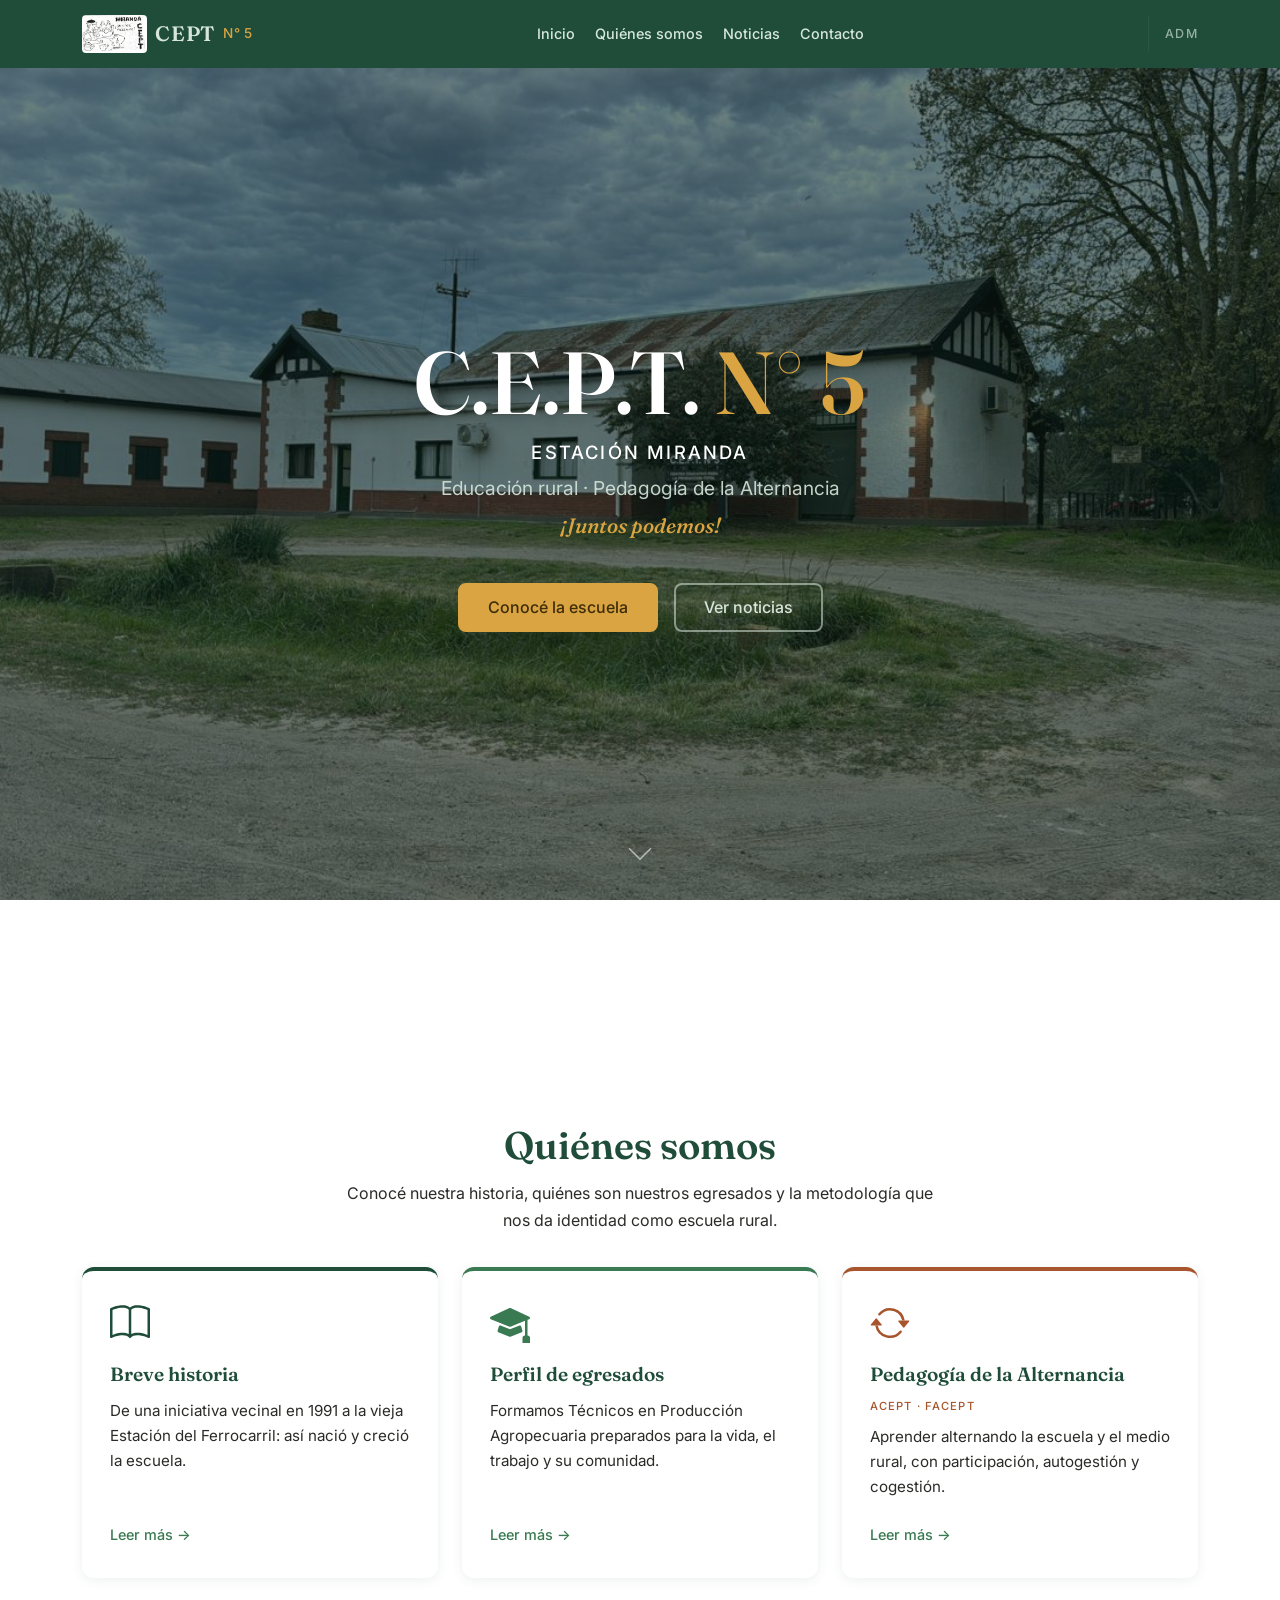
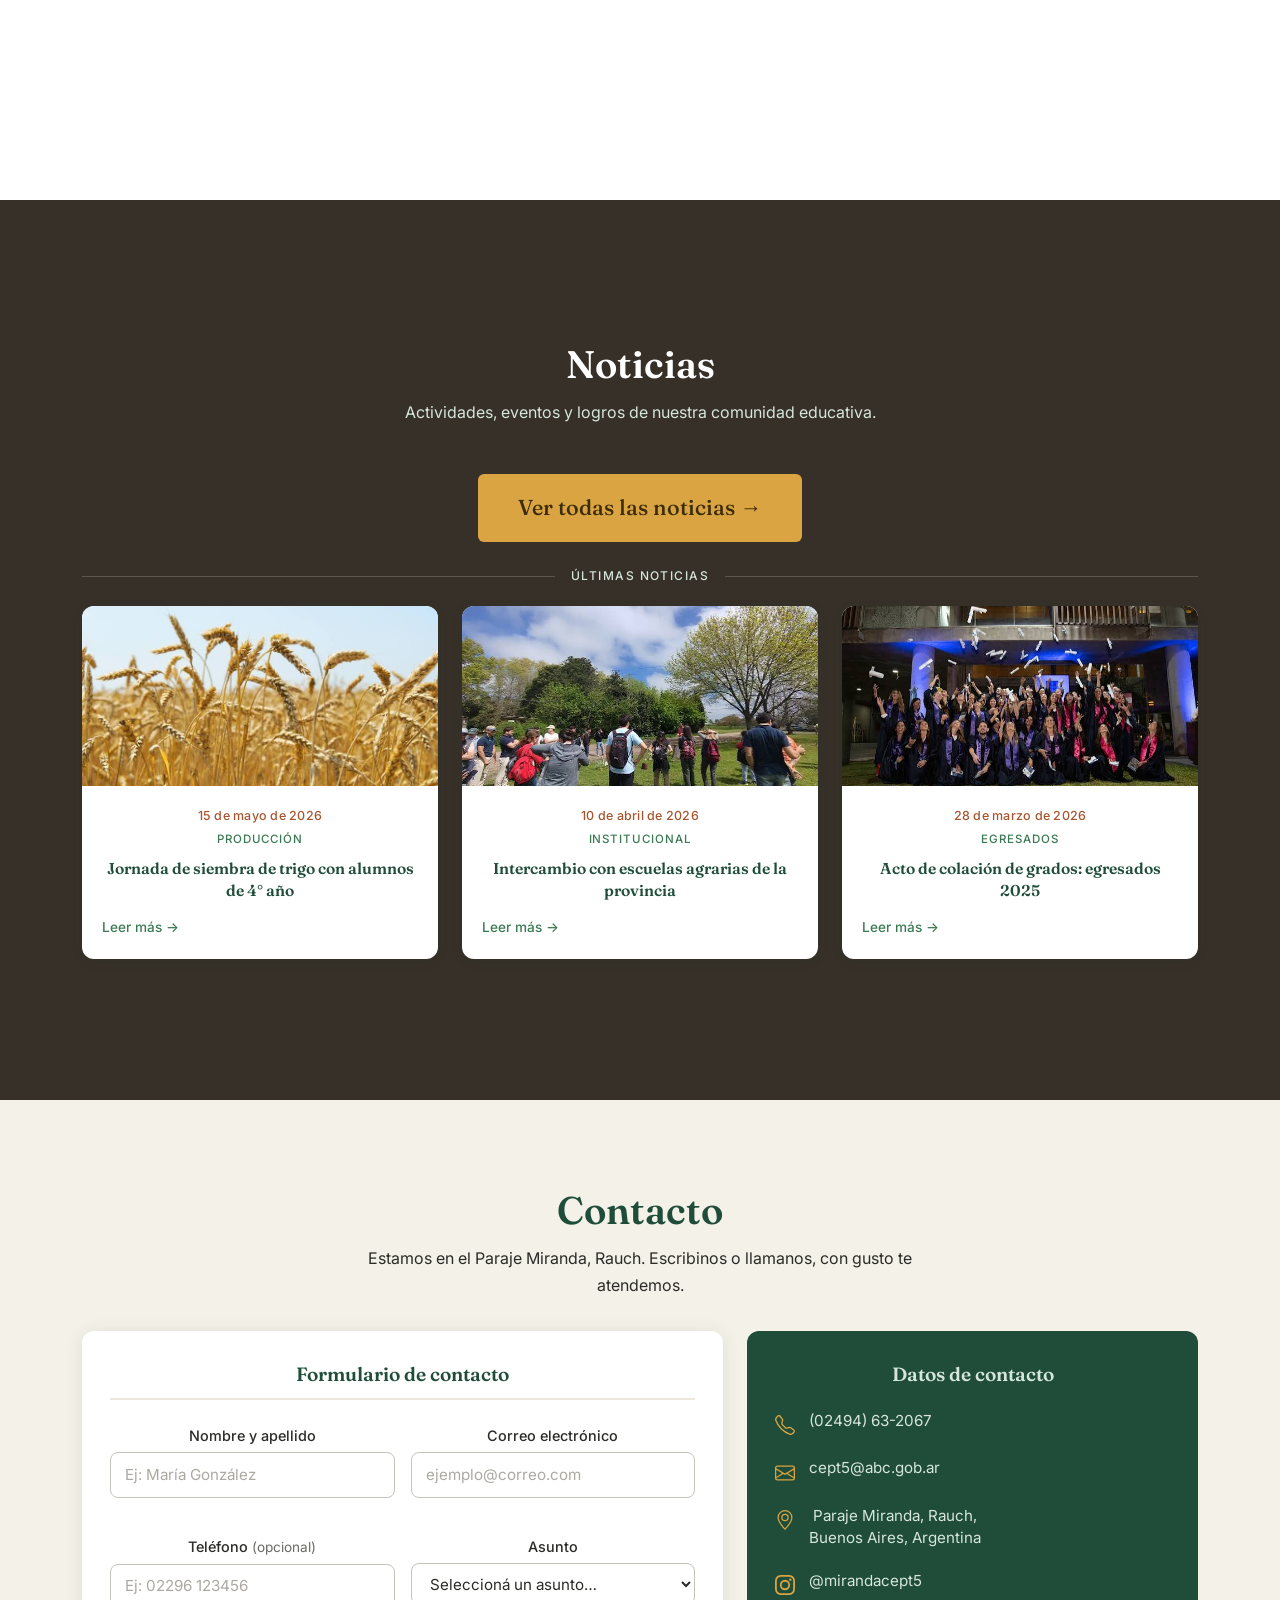
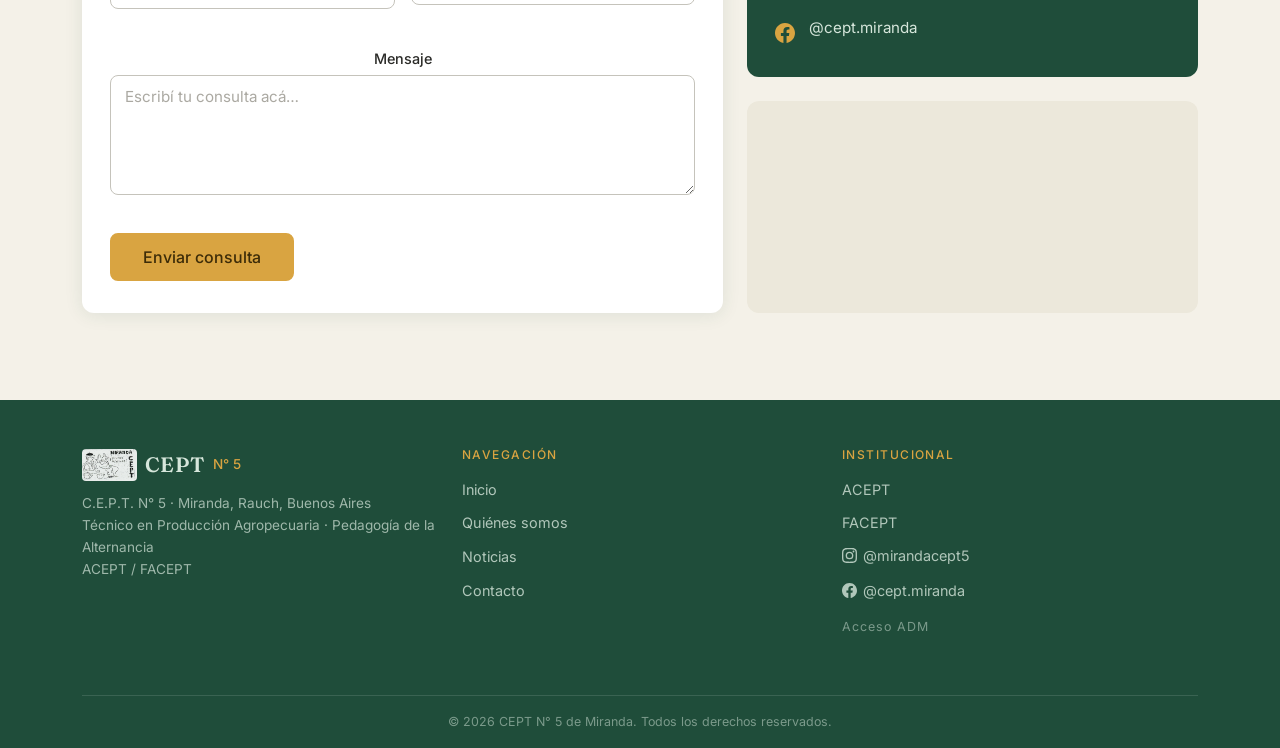
==== commit 0f2fa37e: "contacto" ====
--- a/index.html
+++ b/index.html
@@ -228,106 +228,8 @@
         <span>Últimas noticias</span>
       </div>
 
-      <!-- noticias en escritorio -->
-      <div class="row g-4 d-none d-md-flex">
-
-        <div class="col-12 col-md-4">
-          <article class="noticia">
-            <img src="img/siembra_trigo.jpg" alt="Alumnos de 4° año sembrando trigo en el campo de la escuela" class="noticia-foto" />
-            <div class="noticia-cuerpo">
-              <time class="noticia-fecha" datetime="2026-05-15">15 de mayo de 2026</time>
-              <span class="noticia-categoria">Producción</span>
-              <h3 class="noticia-titulo">Jornada de siembra de trigo con alumnos de 4° año</h3>
-              <a href="noticia.html?id=noticia-1" class="noticia-enlace">Leer más →</a>
-            </div>
-          </article>
-        </div>
-
-        <div class="col-12 col-md-4">
-          <article class="noticia">
-            <img src="img/intercambio_alumnos.jpg" alt="Estudiantes de distintas escuelas agrarias reunidos en el CEPT" class="noticia-foto" />
-            <div class="noticia-cuerpo">
-              <time class="noticia-fecha" datetime="2026-04-10">10 de abril de 2026</time>
-              <span class="noticia-categoria">Institucional</span>
-              <h3 class="noticia-titulo">Intercambio con escuelas agrarias de la provincia</h3>
-              <a href="noticia.html?id=noticia-2" class="noticia-enlace">Leer más →</a>
-            </div>
-          </article>
-        </div>
-
-        <div class="col-12 col-md-4">
-          <article class="noticia">
-            <img src="img/acto_egresados.jpg" alt="Acto de colación de grados de los egresados 2025" class="noticia-foto" />
-            <div class="noticia-cuerpo">
-              <time class="noticia-fecha" datetime="2026-03-28">28 de marzo de 2026</time>
-              <span class="noticia-categoria">Egresados</span>
-              <h3 class="noticia-titulo">Acto de colación de grados: egresados 2025</h3>
-              <a href="noticia.html?id=noticia-3" class="noticia-enlace">Leer más →</a>
-            </div>
-          </article>
-        </div>
-
-      </div>
-
-      <!-- carrusel móvil -->
-      <div id="carrusel-mobile" class="carousel slide d-md-none mb-4" data-bs-ride="false">
-
-        <div class="carousel-inner">
-
-          <div class="carousel-item active">
-            <article class="noticia">
-              <img src="img/siembra_trigo.jpg" alt="Alumnos de 4° año sembrando trigo en el campo de la escuela" class="noticia-foto" />
-              <div class="noticia-cuerpo">
-                <time class="noticia-fecha" datetime="2026-05-15">15 de mayo de 2026</time>
-                <span class="noticia-categoria">Producción</span>
-                <h3 class="noticia-titulo">Jornada de siembra de trigo con alumnos de 4° año</h3>
-                <a href="noticia.html?id=noticia-1" class="noticia-enlace">Leer más →</a>
-              </div>
-            </article>
-          </div>
-
-          <div class="carousel-item">
-            <article class="noticia">
-              <img src="img/intercambio_alumnos.jpg" alt="Estudiantes de distintas escuelas agrarias reunidos en el CEPT" class="noticia-foto" />
-              <div class="noticia-cuerpo">
-                <time class="noticia-fecha" datetime="2026-04-10">10 de abril de 2026</time>
-                <span class="noticia-categoria">Institucional</span>
-                <h3 class="noticia-titulo">Intercambio con escuelas agrarias de la provincia</h3>
-                <a href="noticia.html?id=noticia-2" class="noticia-enlace">Leer más →</a>
-              </div>
-            </article>
-          </div>
-
-          <div class="carousel-item">
-            <article class="noticia">
-              <img src="img/acto_egresados.jpg" alt="Acto de colación de grados de los egresados 2025" class="noticia-foto" />
-              <div class="noticia-cuerpo">
-                <time class="noticia-fecha" datetime="2026-03-28">28 de marzo de 2026</time>
-                <span class="noticia-categoria">Egresados</span>
-                <h3 class="noticia-titulo">Acto de colación de grados: egresados 2025</h3>
-                <a href="noticia.html?id=noticia-3" class="noticia-enlace">Leer más →</a>
-              </div>
-            </article>
-          </div>
-
-        </div>
-
-        <div class="carousel-indicators">
-          <button type="button" data-bs-target="#carrusel-mobile" data-bs-slide-to="0" class="active" aria-current="true" aria-label="Noticia 1"></button>
-          <button type="button" data-bs-target="#carrusel-mobile" data-bs-slide-to="1" aria-label="Noticia 2"></button>
-          <button type="button" data-bs-target="#carrusel-mobile" data-bs-slide-to="2" aria-label="Noticia 3"></button>
-        </div>
-
-        <button class="carousel-control-prev" type="button" data-bs-target="#carrusel-mobile" data-bs-slide="prev">
-          <span class="carousel-control-prev-icon" aria-hidden="true"></span>
-          <span class="visually-hidden">Noticia anterior</span>
-        </button>
-        <button class="carousel-control-next" type="button" data-bs-target="#carrusel-mobile" data-bs-slide="next">
-          <span class="carousel-control-next-icon" aria-hidden="true"></span>
-          <span class="visually-hidden">Noticia siguiente</span>
-        </button>
-
-      </div>
+      <!-- noticias recientes (renderizadas por main.js) -->
+      <div id="noticias-inicio" class="row g-4"></div>
 
     </div>
   </section>
@@ -384,6 +286,15 @@
                   </svg>
                 </span>
                 <a href="https://www.instagram.com/mirandacept5" target="_blank" rel="noopener noreferrer" class="dato-contacto">@mirandacept5</a>
+              </li>
+
+              <li class="item-contacto">
+                <span class="icono-contacto" aria-hidden="true">
+                  <svg xmlns="http://www.w3.org/2000/svg" width="20" height="20" fill="currentColor" viewBox="0 0 16 16">
+                    <path d="M16 8.049c0-4.446-3.582-8.05-8-8.05C3.58 0-.002 3.603-.002 8.05c0 4.017 2.926 7.347 6.75 7.951v-5.625h-2.03V8.05H6.75V6.275c0-2.017 1.195-3.131 3.022-3.131.876 0 1.791.157 1.791.157v1.98h-1.009c-.993 0-1.303.621-1.303 1.258v1.51h2.218l-.354 2.326H9.25V16c3.824-.604 6.75-3.934 6.75-7.951"/>
+                  </svg>
+                </span>
+                <a href="https://www.facebook.com/share/1EfFR2byaw/" target="_blank" rel="noopener noreferrer" class="dato-contacto">@cept.miranda</a>
               </li>
 
             </ul>
@@ -531,6 +442,14 @@
                 @mirandacept5
               </a>
             </li>
+            <li>
+              <a href="https://www.facebook.com/share/1EfFR2byaw/" target="_blank" rel="noopener noreferrer" class="pie-enlace pie-enlace-ig">
+                <svg xmlns="http://www.w3.org/2000/svg" width="15" height="15" fill="currentColor" viewBox="0 0 16 16" aria-hidden="true">
+                  <path d="M16 8.049c0-4.446-3.582-8.05-8-8.05C3.58 0-.002 3.603-.002 8.05c0 4.017 2.926 7.347 6.75 7.951v-5.625h-2.03V8.05H6.75V6.275c0-2.017 1.195-3.131 3.022-3.131.876 0 1.791.157 1.791.157v1.98h-1.009c-.993 0-1.303.621-1.303 1.258v1.51h2.218l-.354 2.326H9.25V16c3.824-.604 6.75-3.934 6.75-7.951"/>
+                </svg>
+                @cept.miranda
+              </a>
+            </li>
             <li><a href="#" class="pie-enlace pie-adm" role="button"
                    data-bs-toggle="modal" data-bs-target="#modal-login"
                    aria-haspopup="dialog">Acceso ADM</a></li>
@@ -604,6 +523,7 @@
   <script src="vendor/bootstrap.bundle.min.js"></script>
 
   <!-- scripts propios -->
+  <script src="js/datos-noticias.js"></script>
   <script src="js/main.js"></script>
   <script src="js/login.js"></script>
   <script src="js/validacion.js"></script>
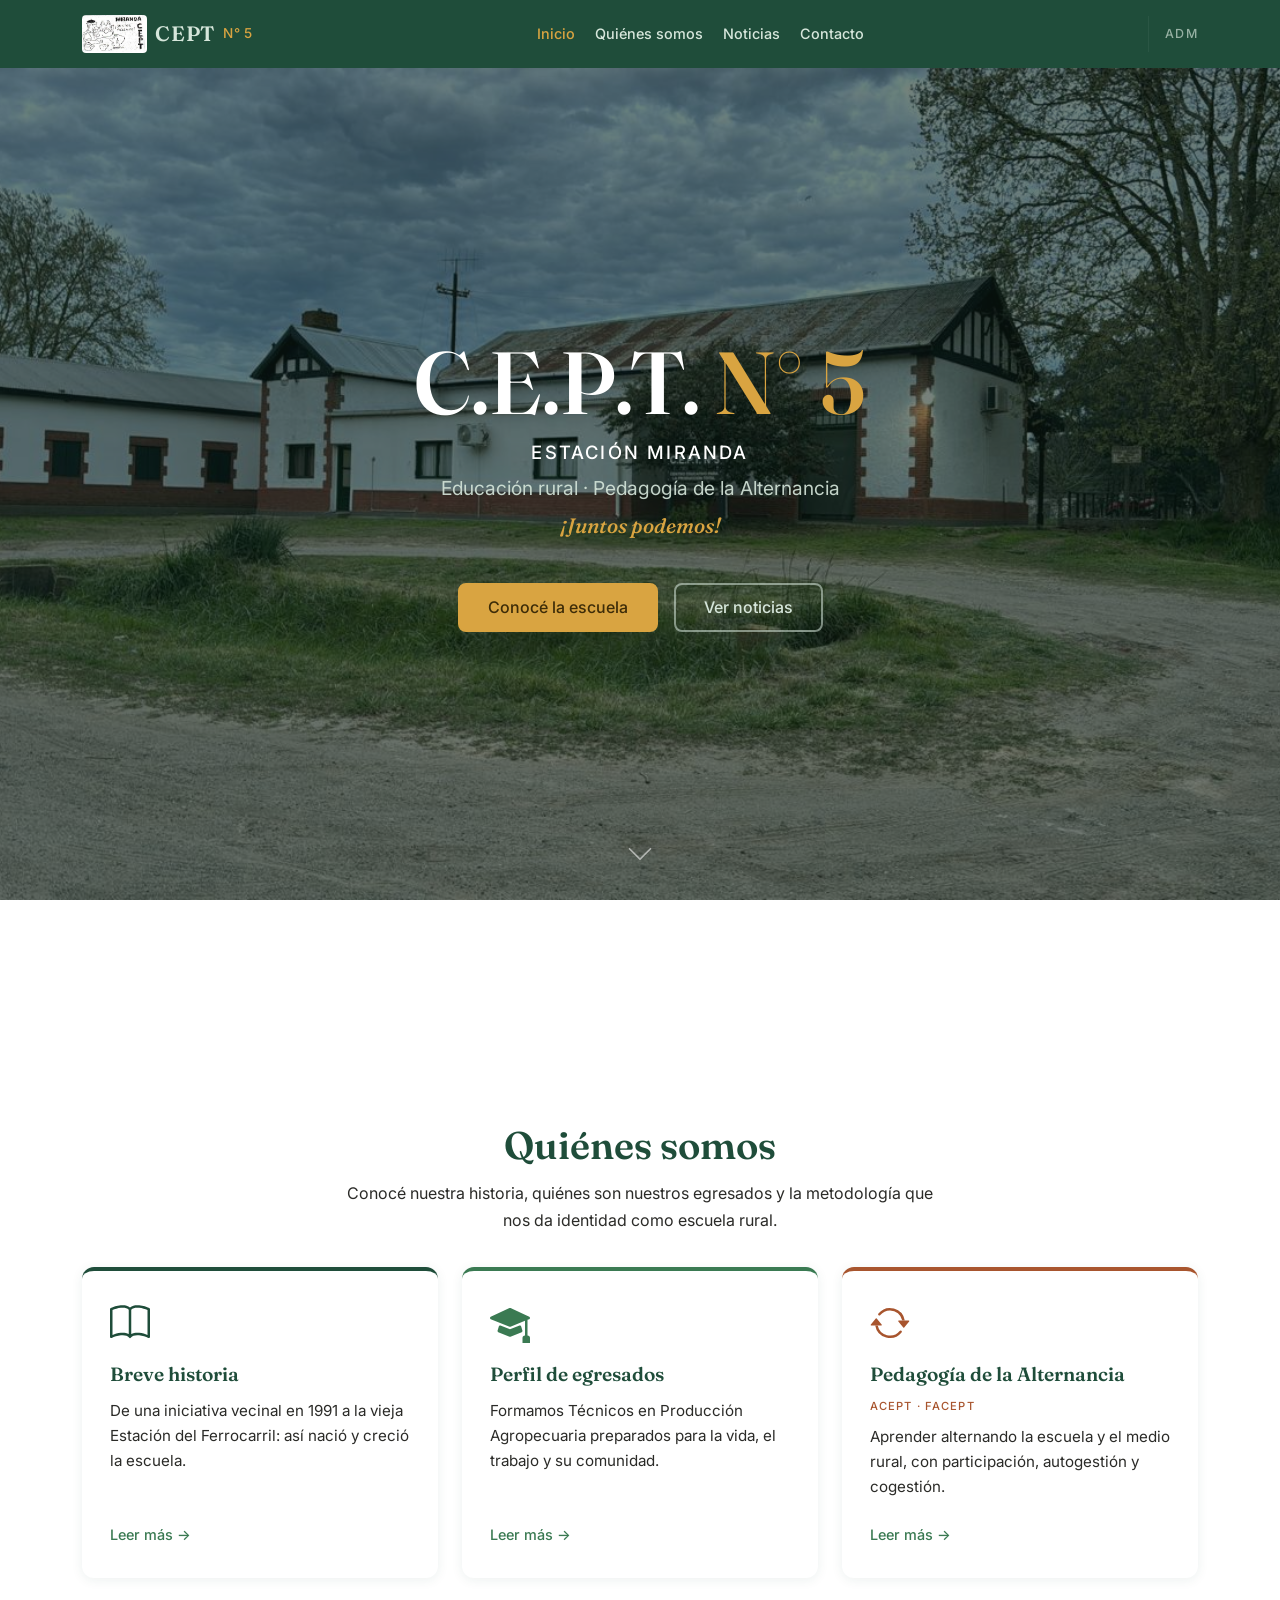
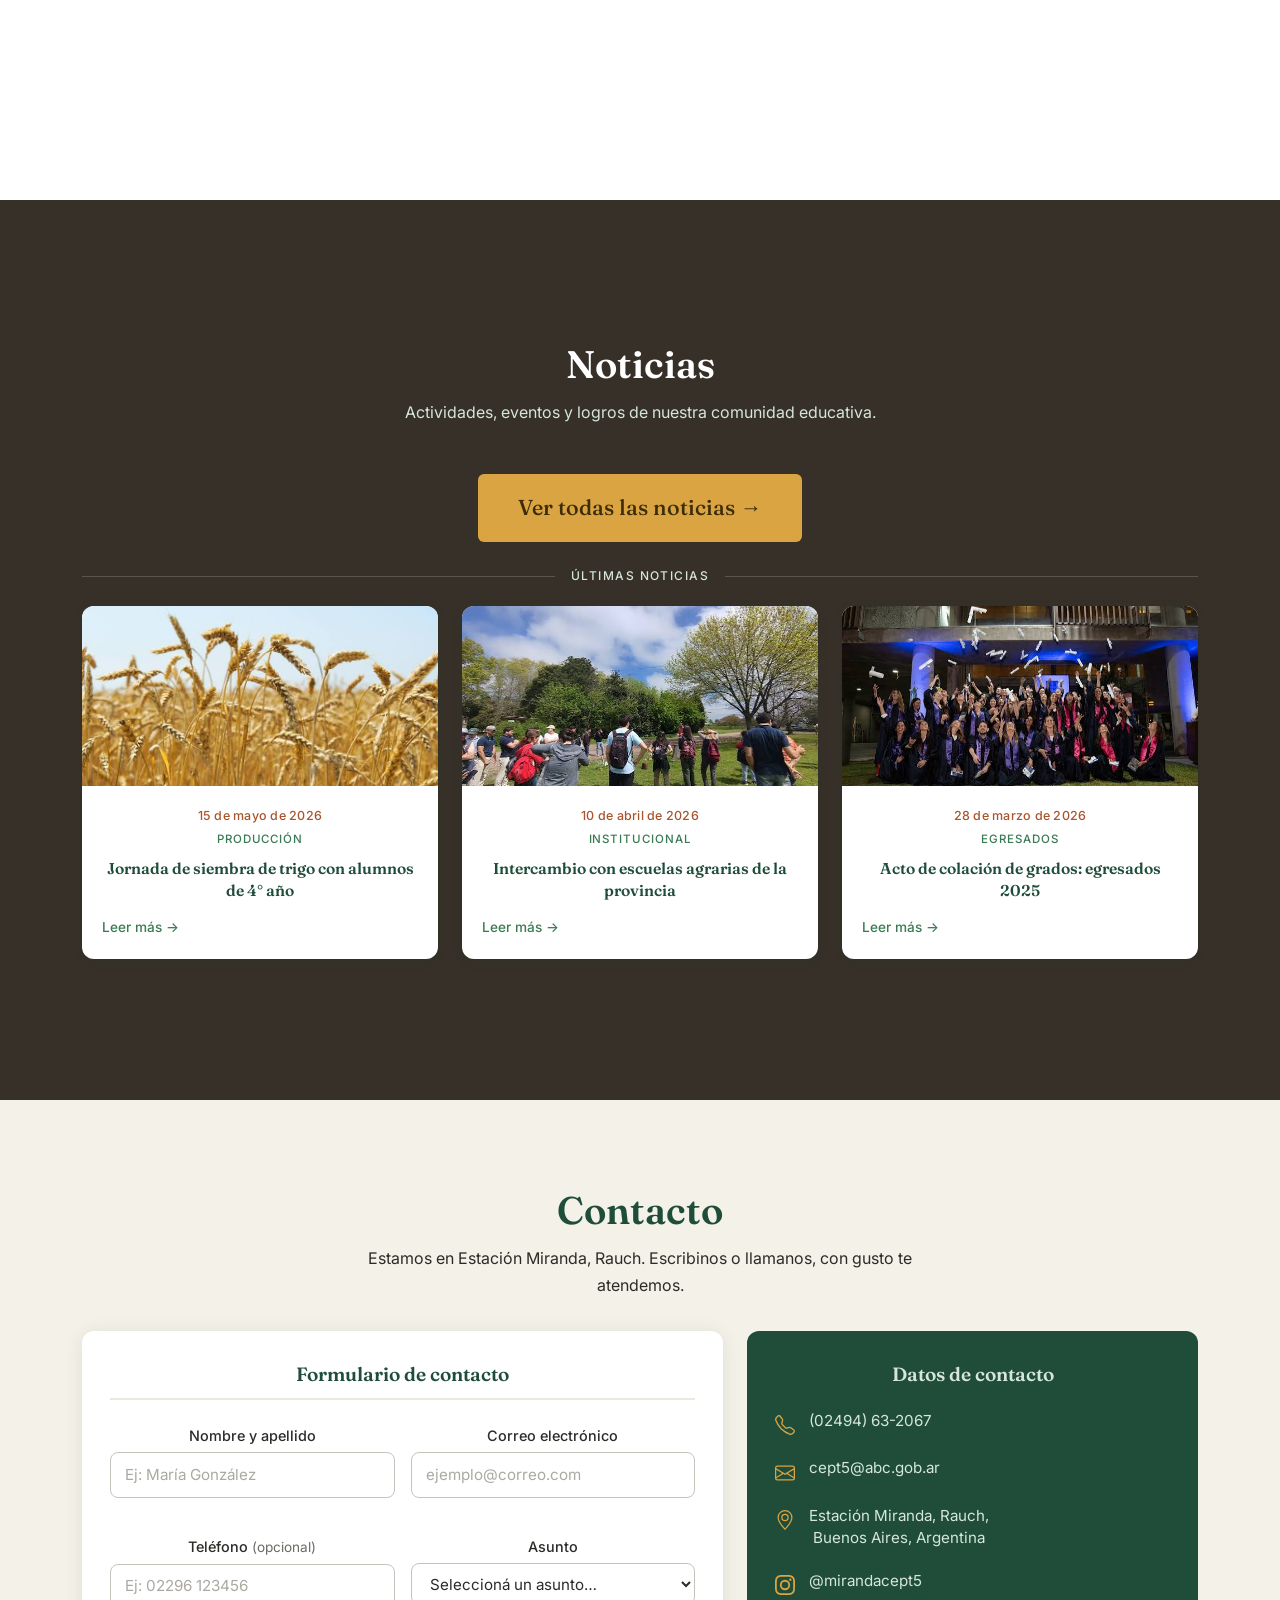
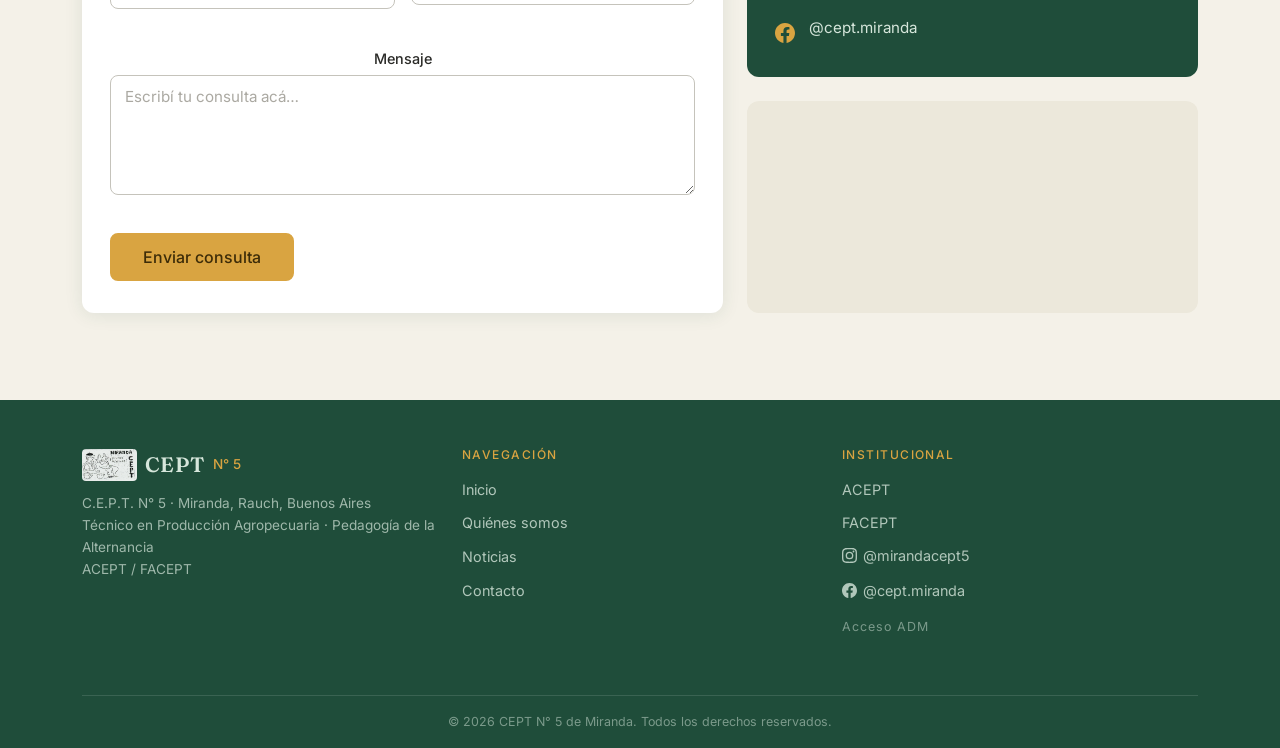
==== commit 0c34efa3: "fix" ====
--- a/index.html
+++ b/index.html
@@ -240,7 +240,7 @@
 
       <h2 class="titulo-seccion">Contacto</h2>
       <p class="descripcion-seccion">
-        Estamos en el Paraje Miranda, Rauch. Escribinos o llamanos, con gusto te atendemos.
+        Estamos en Estación Miranda, Rauch. Escribinos o llamanos, con gusto te atendemos.
       </p>
 
       <div class="row g-4 align-items-stretch">
@@ -276,7 +276,7 @@
                     <path d="M8 8a2 2 0 1 1 0-4 2 2 0 0 1 0 4m0 1a3 3 0 1 0 0-6 3 3 0 0 0 0 6"/>
                   </svg>
                 </span>
-                <span class="dato-contacto">Paraje Miranda, Rauch,<br>Buenos Aires, Argentina</span>
+                <span class="dato-contacto">Estación Miranda, Rauch,<br>Buenos Aires, Argentina</span>
               </li>
 
               <li class="item-contacto">
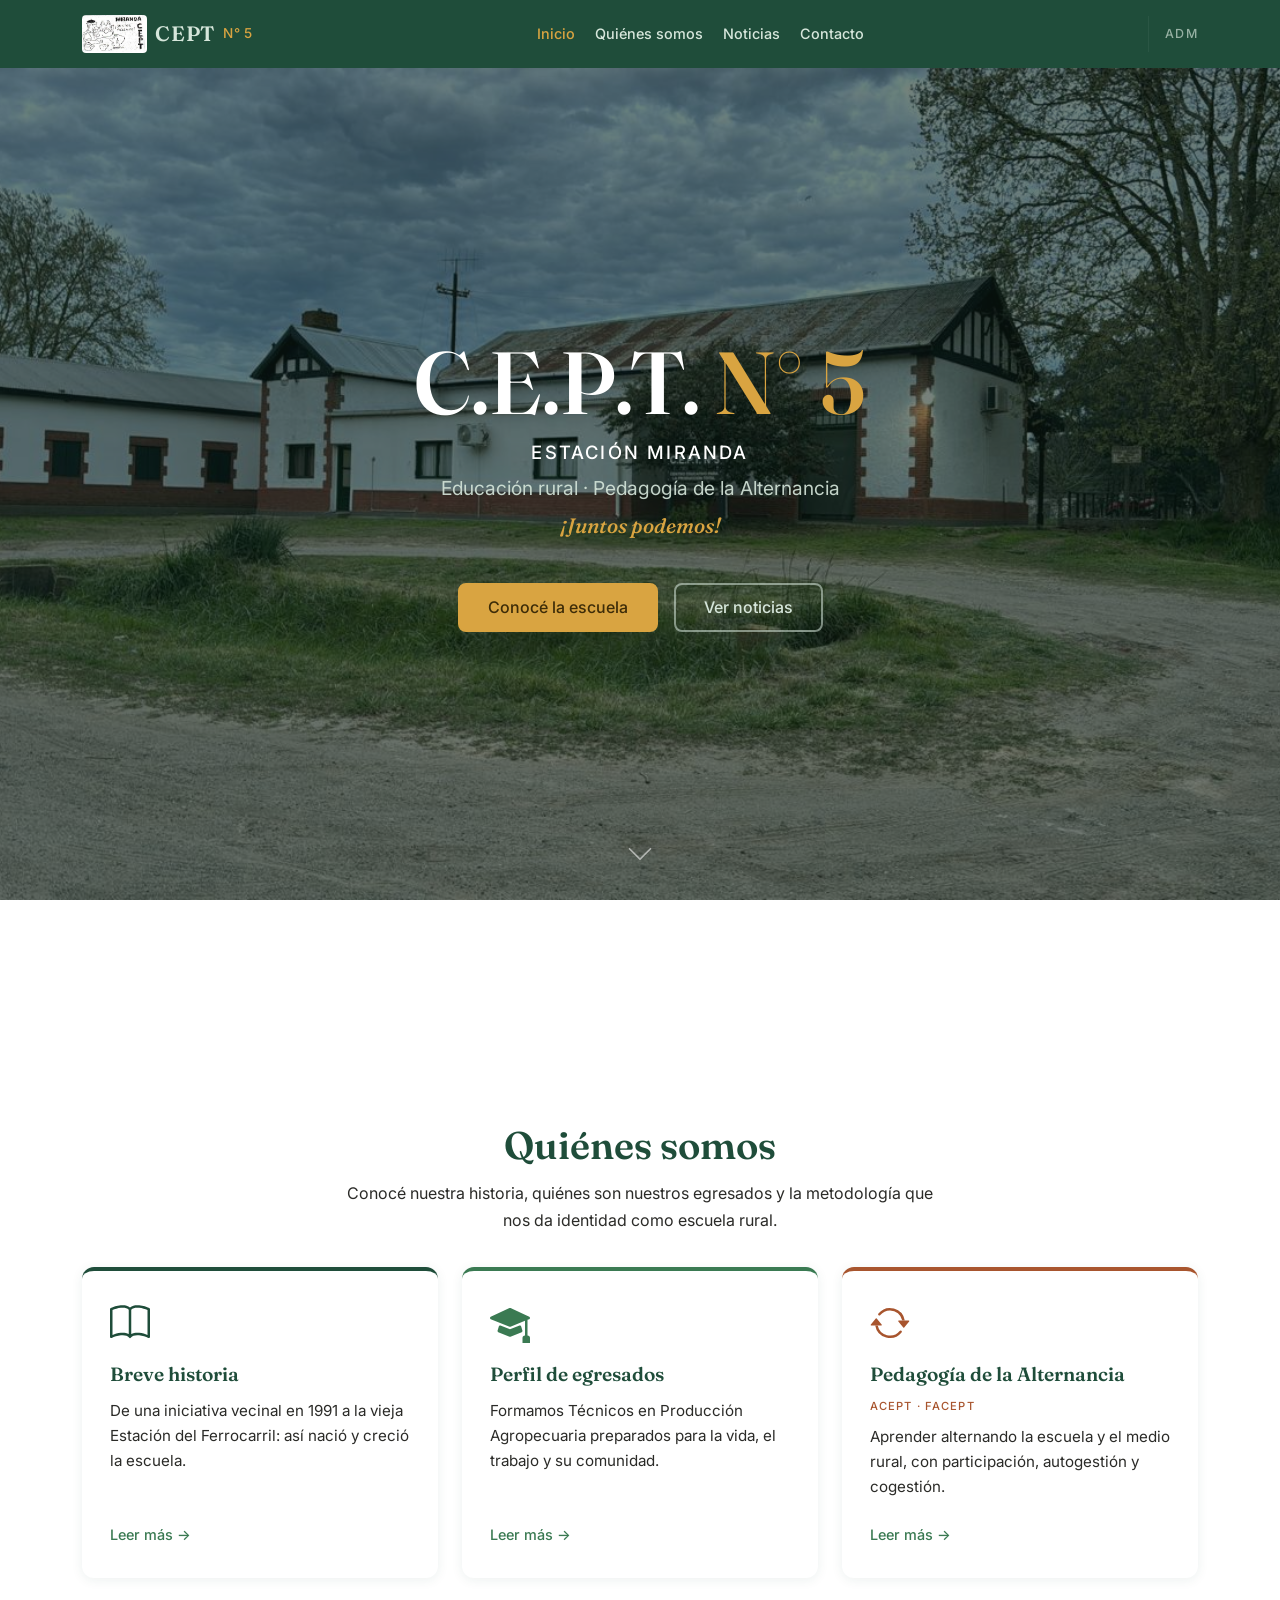
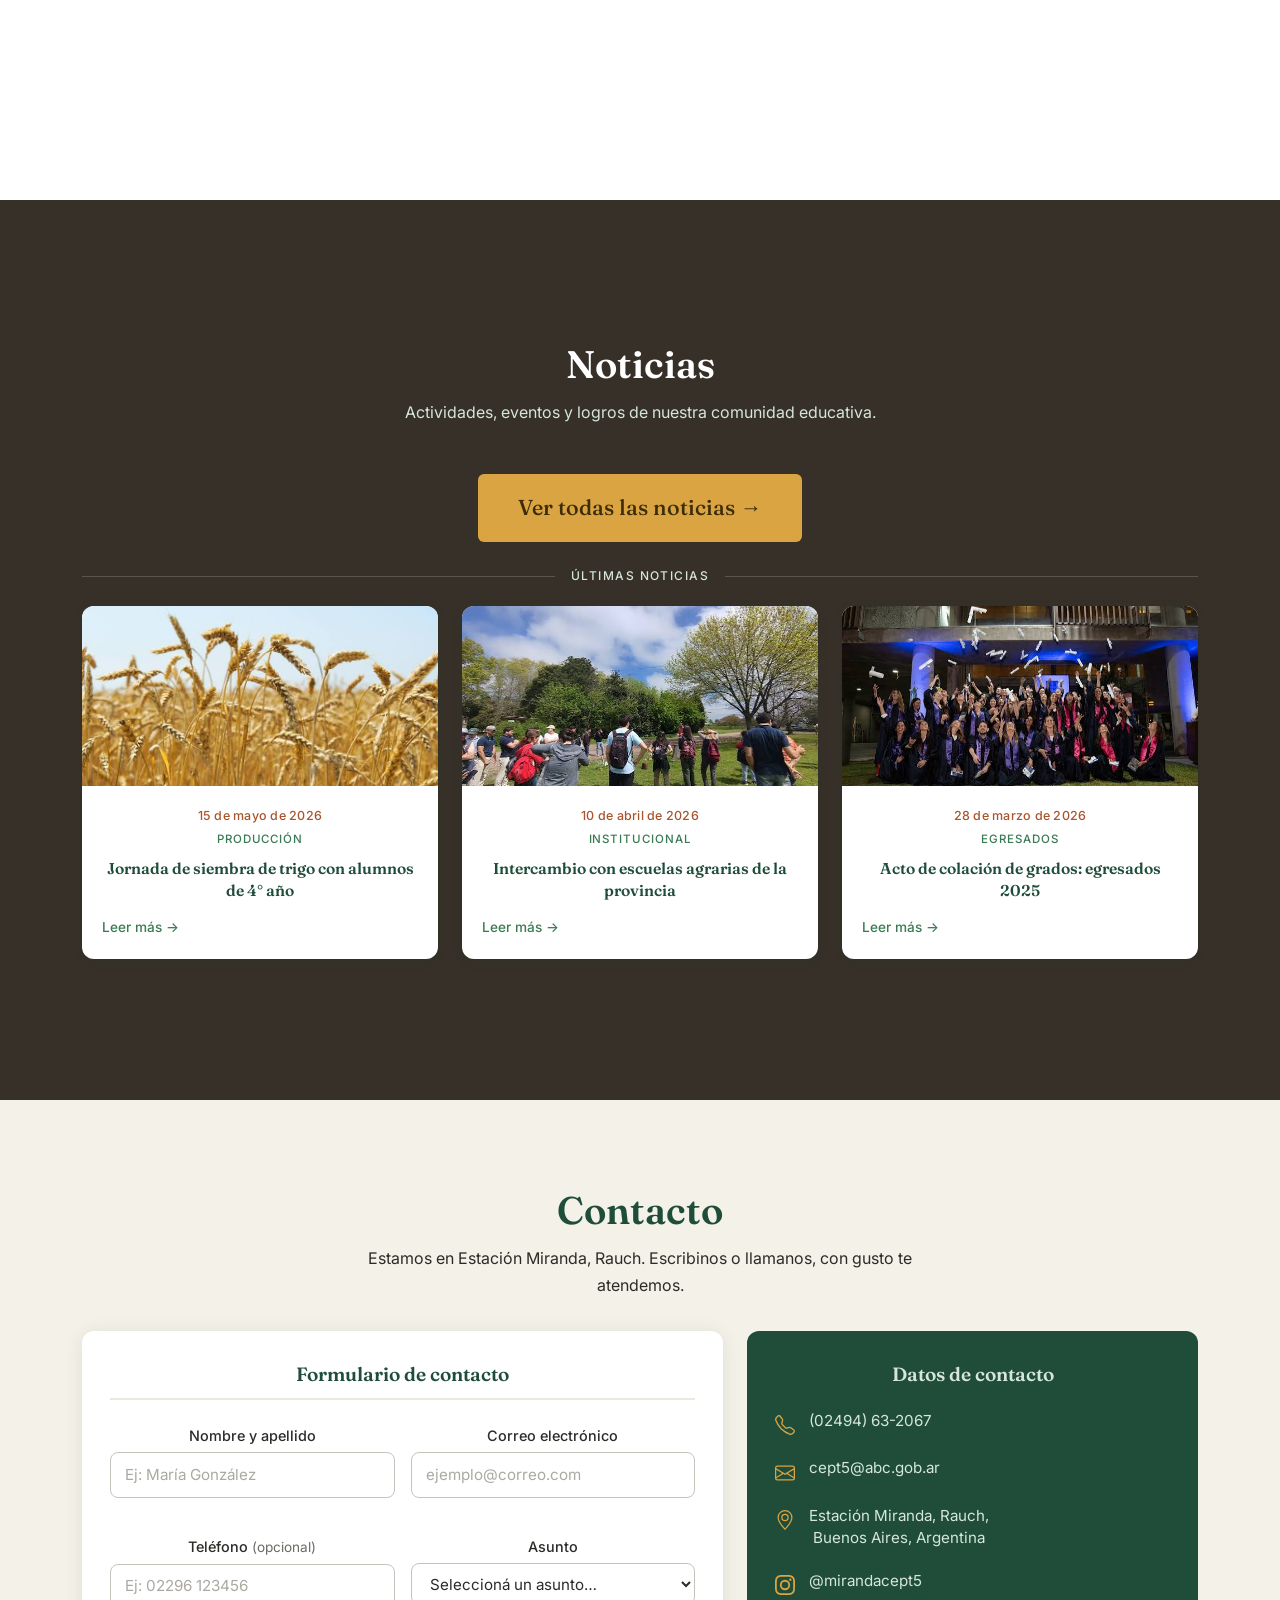
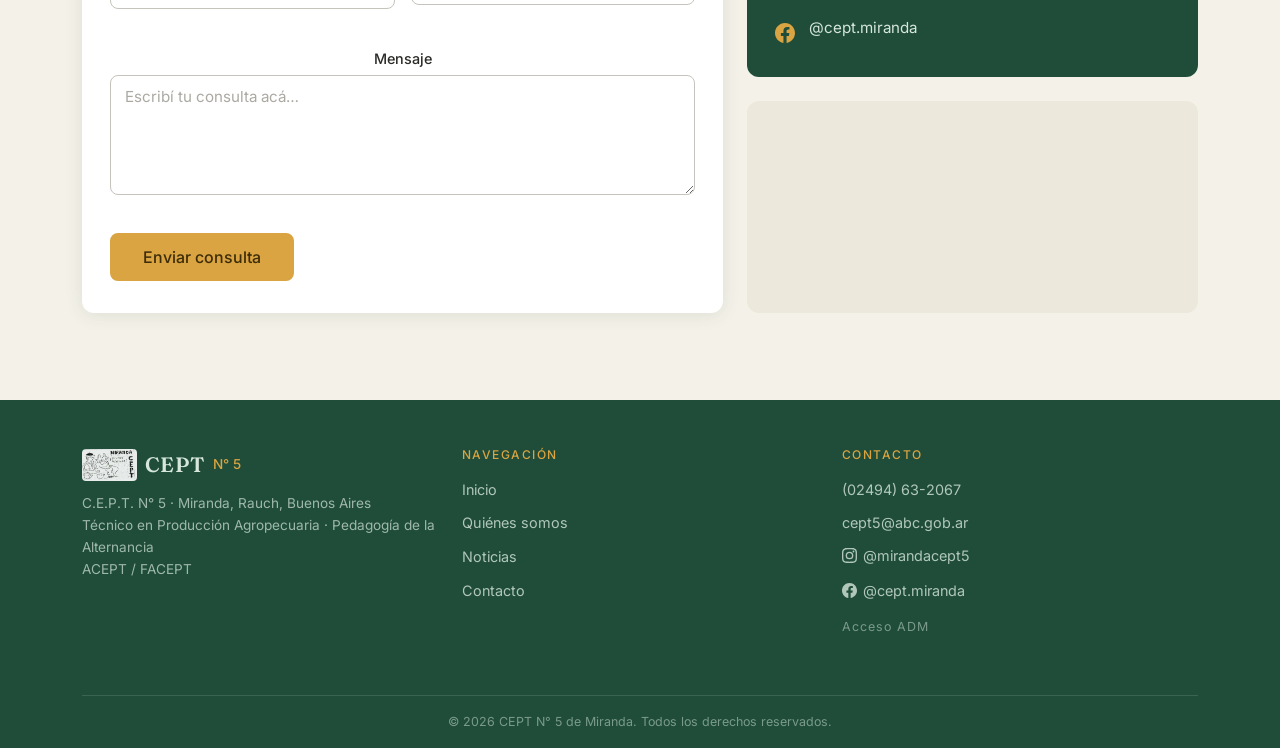
==== commit e88df540: "fix" ====
--- a/index.html
+++ b/index.html
@@ -430,10 +430,10 @@
 
         <!-- institucional -->
         <div class="col-12 col-sm-6 col-md-4 pie-col">
-          <h4 class="pie-titulo-col">Institucional</h4>
+          <h4 class="pie-titulo-col">Contacto</h4>
           <ul class="pie-lista">
-            <li><a href="#" class="pie-enlace">ACEPT</a></li>
-            <li><a href="#" class="pie-enlace">FACEPT</a></li>
+            <li><a href="tel:+542494632067" class="pie-enlace">(02494) 63-2067</a></li>
+            <li><a href="mailto:cept5@abc.gob.ar" class="pie-enlace">cept5@abc.gob.ar</a></li>
             <li>
               <a href="https://www.instagram.com/mirandacept5" target="_blank" rel="noopener noreferrer" class="pie-enlace pie-enlace-ig">
                 <svg xmlns="http://www.w3.org/2000/svg" width="15" height="15" fill="currentColor" viewBox="0 0 16 16" aria-hidden="true">
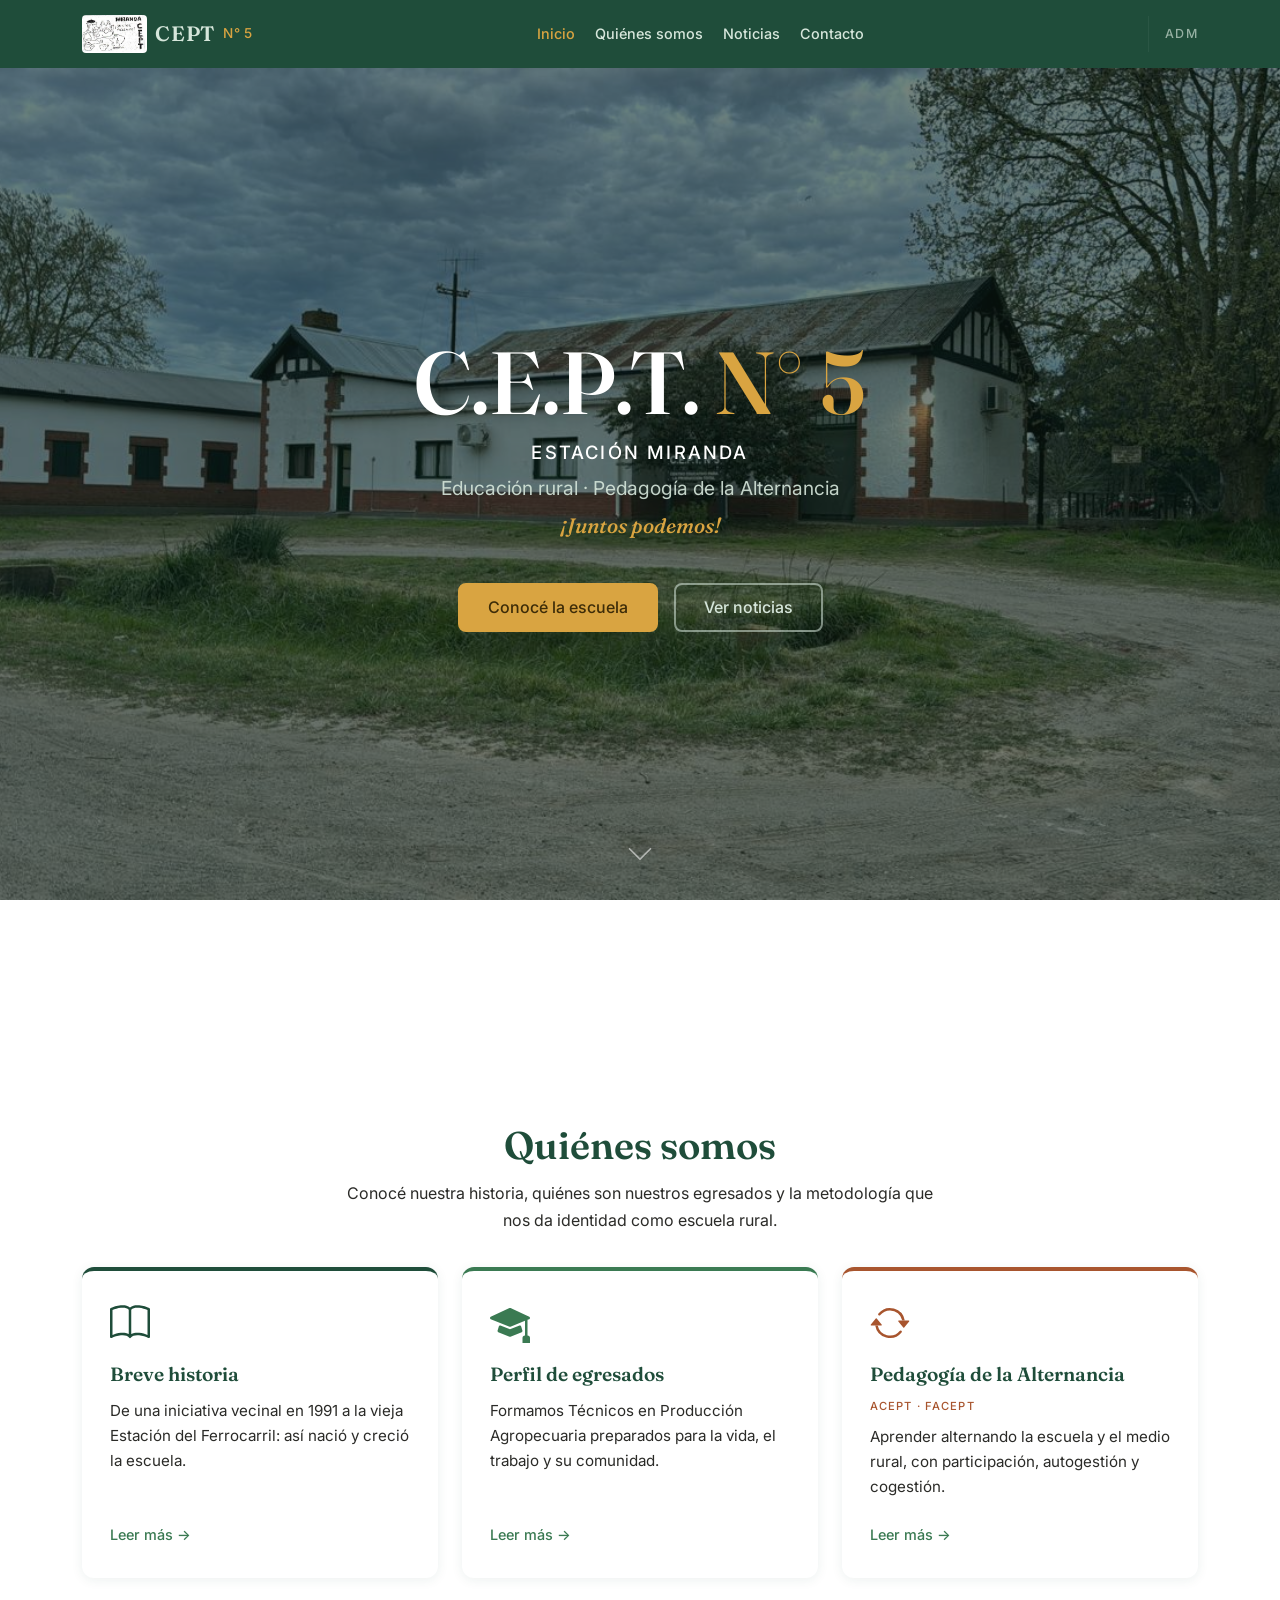
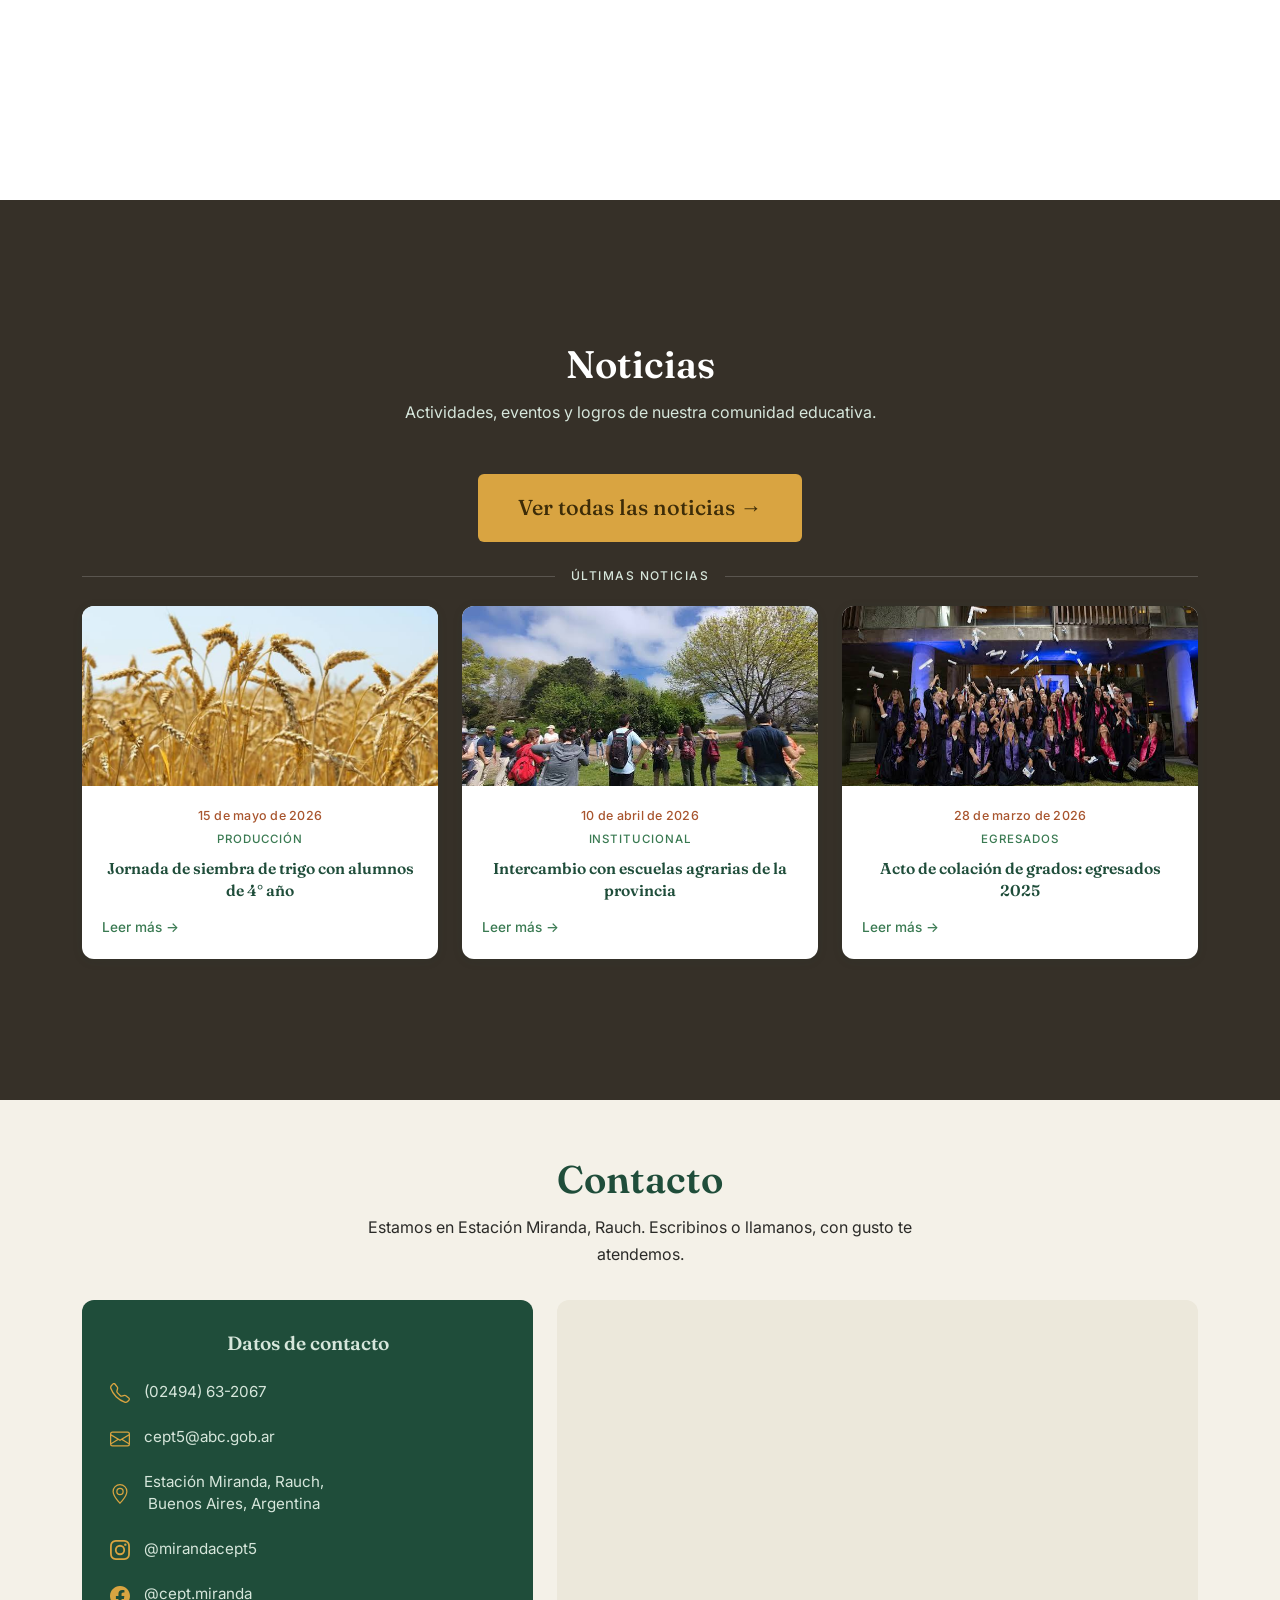
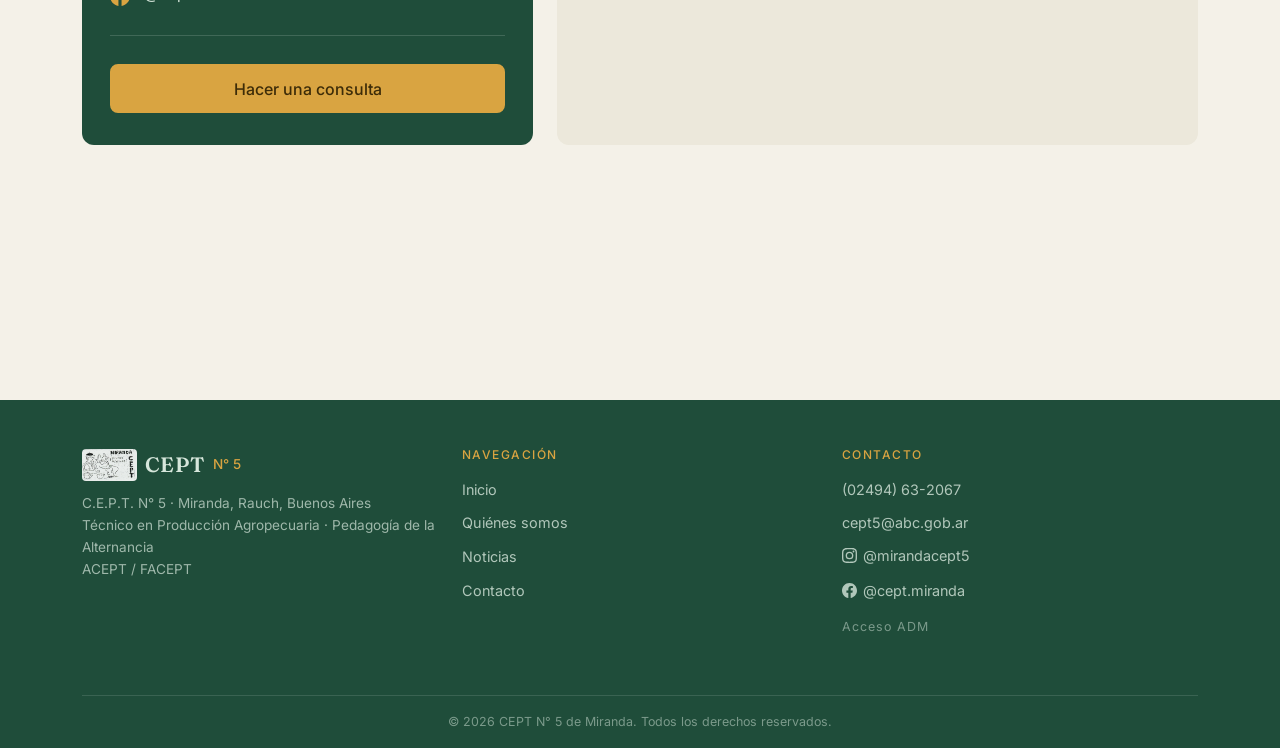
==== commit 6fe7adcb: "contacto" ====
--- a/index.html
+++ b/index.html
@@ -243,13 +243,14 @@
         Estamos en Estación Miranda, Rauch. Escribinos o llamanos, con gusto te atendemos.
       </p>
 
+      <!-- datos de contacto + mapa -->
       <div class="row g-4 align-items-stretch">
 
-        <!-- datos de contacto + mapa -->
-        <div class="col-12 col-lg-5 d-flex flex-column gap-4 order-lg-2">
-          <div class="tarjeta-contacto">
+        <!-- datos de contacto -->
+        <div class="col-12 col-lg-5">
+          <div class="tarjeta-contacto h-100 d-flex flex-column">
             <h3 class="contacto-titulo">Datos de contacto</h3>
-            <ul class="lista-contacto">
+            <ul class="lista-contacto flex-grow-1">
 
               <li class="item-contacto">
                 <span class="icono-contacto" aria-hidden="true">
@@ -298,12 +299,25 @@
               </li>
 
             </ul>
-          </div>
-
-          <div class="mapa-contenedor flex-grow-1">
+            <div class="contacto-accion">
+              <button
+                type="button"
+                class="btn boton-primario w-100"
+                data-bs-toggle="modal"
+                data-bs-target="#modal-contacto"
+              >
+                Hacer una consulta
+              </button>
+            </div>
+          </div>
+        </div>
+
+        <!-- mapa -->
+        <div class="col-12 col-lg-7">
+          <div class="mapa-contenedor h-100">
             <iframe
               class="mapa-iframe"
-              src="https://maps.google.com/maps?q=-36.533977,-59.133693&z=15&output=embed"
+              src="https://maps.google.com/maps?q=-36.533977,-59.133693&z=15&output=embed&t=k"
               title="Mapa de ubicación del CEPT N° 5 de Miranda"
               loading="lazy"
               allowfullscreen
@@ -311,87 +325,6 @@
           </div>
         </div>
 
-        <!-- formulario de contacto -->
-        <div class="col-12 col-lg-7 order-lg-1">
-          <div class="tarjeta-formulario h-100">
-
-            <form id="formulario" novalidate>
-              <h3 class="formulario-titulo">Formulario de contacto</h3>
-
-              <div class="row g-3">
-
-                <div class="col-12 col-md-6">
-                  <div class="campo">
-                    <label for="nombre">Nombre y apellido</label>
-                    <input type="text" id="nombre" name="nombre" required
-                           placeholder="Ej: María González" aria-describedby="error-nombre" />
-                    <span id="error-nombre" class="error" aria-live="polite"></span>
-                  </div>
-                </div>
-
-                <div class="col-12 col-md-6">
-                  <div class="campo">
-                    <label for="email">Correo electrónico</label>
-                    <input type="email" id="email" name="email" required
-                           placeholder="ejemplo@correo.com" aria-describedby="error-email" />
-                    <span id="error-email" class="error" aria-live="polite"></span>
-                  </div>
-                </div>
-
-                <div class="col-12 col-md-6">
-                  <div class="campo">
-                    <label for="telefono">Teléfono <span class="opcional">(opcional)</span></label>
-                    <input type="tel" id="telefono" name="telefono"
-                           placeholder="Ej: 02296 123456" aria-describedby="error-telefono" />
-                    <span id="error-telefono" class="error" aria-live="polite"></span>
-                  </div>
-                </div>
-
-                <div class="col-12 col-md-6">
-                  <div class="campo">
-                    <label for="asunto">Asunto</label>
-                    <select id="asunto" name="asunto" required aria-describedby="error-asunto">
-                      <option value="" disabled selected>Seleccioná un asunto…</option>
-                      <option value="informacion-general">Información general</option>
-                      <option value="inscripcion">Inscripción</option>
-                      <option value="pedagogia-alternancia">Pedagogía de la Alternancia</option>
-                      <option value="otro">Otro</option>
-                    </select>
-                    <span id="error-asunto" class="error" aria-live="polite"></span>
-                  </div>
-                </div>
-
-                <div class="col-12">
-                  <div class="campo">
-                    <label for="mensaje">Mensaje</label>
-                    <textarea id="mensaje" name="mensaje" required minlength="10" rows="4"
-                              placeholder="Escribí tu consulta acá…" aria-describedby="error-mensaje"></textarea>
-                    <span id="error-mensaje" class="error" aria-live="polite"></span>
-                  </div>
-                </div>
-
-                <div class="col-12 col-md-4">
-                  <button type="submit" class="btn boton-primario w-100">Enviar consulta</button>
-                </div>
-
-              </div>
-            </form>
-
-            <!-- panel de confirmación (oculto hasta enviar) -->
-            <div id="confirmacion" class="confirmacion oculto" tabindex="-1" role="status">
-              <div class="icono-check" aria-hidden="true">
-                <svg viewBox="0 0 52 52" xmlns="http://www.w3.org/2000/svg">
-                  <circle class="circulo" cx="26" cy="26" r="24" fill="none"/>
-                  <path class="tilde" fill="none" d="M13 27 l9 9 l17-18"/>
-                </svg>
-              </div>
-              <h3 class="formulario-titulo">¡Consulta enviada!</h3>
-              <p>Gracias por escribirnos. Te responderemos a la brevedad.</p>
-              <button type="button" id="btn-nueva" class="btn boton-primario mt-2">Hacer otra consulta</button>
-            </div>
-
-          </div>
-        </div>
       </div>
 
     </div>
@@ -519,6 +452,98 @@
     </div>
   </div>
 
+  <!-- modal de consulta -->
+  <div class="modal fade" id="modal-contacto" tabindex="-1"
+       aria-labelledby="titulo-modal-contacto" aria-modal="true" role="dialog">
+    <div class="modal-dialog modal-lg modal-dialog-centered modal-dialog-scrollable">
+      <div class="modal-content login-contenido">
+
+        <div class="modal-header login-cabecera">
+          <h2 class="modal-title login-titulo" id="titulo-modal-contacto">Hacer una consulta</h2>
+          <button type="button" class="btn-close btn-close-white"
+                  data-bs-dismiss="modal" aria-label="Cerrar"></button>
+        </div>
+
+        <div class="modal-body login-cuerpo">
+
+          <form id="formulario" novalidate>
+            <div class="row g-3">
+
+              <div class="col-12 col-md-6">
+                <div class="campo">
+                  <label for="nombre">Nombre y apellido</label>
+                  <input type="text" id="nombre" name="nombre" required
+                         placeholder="Ej: María González" aria-describedby="error-nombre" />
+                  <span id="error-nombre" class="error" aria-live="polite"></span>
+                </div>
+              </div>
+
+              <div class="col-12 col-md-6">
+                <div class="campo">
+                  <label for="email">Correo electrónico</label>
+                  <input type="email" id="email" name="email" required
+                         placeholder="ejemplo@correo.com" aria-describedby="error-email" />
+                  <span id="error-email" class="error" aria-live="polite"></span>
+                </div>
+              </div>
+
+              <div class="col-12 col-md-6">
+                <div class="campo">
+                  <label for="telefono">Teléfono <span class="opcional">(opcional)</span></label>
+                  <input type="tel" id="telefono" name="telefono"
+                         placeholder="Ej: 02296 123456" aria-describedby="error-telefono" />
+                  <span id="error-telefono" class="error" aria-live="polite"></span>
+                </div>
+              </div>
+
+              <div class="col-12 col-md-6">
+                <div class="campo">
+                  <label for="asunto">Asunto</label>
+                  <select id="asunto" name="asunto" required aria-describedby="error-asunto">
+                    <option value="" disabled selected>Seleccioná un asunto…</option>
+                    <option value="informacion-general">Información general</option>
+                    <option value="inscripcion">Inscripción</option>
+                    <option value="pedagogia-alternancia">Pedagogía de la Alternancia</option>
+                    <option value="otro">Otro</option>
+                  </select>
+                  <span id="error-asunto" class="error" aria-live="polite"></span>
+                </div>
+              </div>
+
+              <div class="col-12">
+                <div class="campo">
+                  <label for="mensaje">Mensaje</label>
+                  <textarea id="mensaje" name="mensaje" required minlength="10" rows="5"
+                            placeholder="Escribí tu consulta acá…" aria-describedby="error-mensaje"></textarea>
+                  <span id="error-mensaje" class="error" aria-live="polite"></span>
+                </div>
+              </div>
+
+              <div class="col-12">
+                <button type="submit" class="btn boton-primario w-100">Enviar consulta</button>
+              </div>
+
+            </div>
+          </form>
+
+          <!-- panel de confirmación (oculto hasta enviar) -->
+          <div id="confirmacion" class="confirmacion oculto" tabindex="-1" role="status">
+            <div class="icono-check" aria-hidden="true">
+              <svg viewBox="0 0 52 52" xmlns="http://www.w3.org/2000/svg">
+                <circle class="circulo" cx="26" cy="26" r="24" fill="none"/>
+                <path class="tilde" fill="none" d="M13 27 l9 9 l17-18"/>
+              </svg>
+            </div>
+            <h3 class="formulario-titulo">¡Consulta enviada!</h3>
+            <p>Gracias por escribirnos. Te responderemos a la brevedad.</p>
+            <button type="button" id="btn-nueva" class="btn boton-primario mt-2">Hacer otra consulta</button>
+          </div>
+
+        </div>
+      </div>
+    </div>
+  </div>
+
   <!-- Bootstrap JS -->
   <script src="vendor/bootstrap.bundle.min.js"></script>
 
--- a/css/styles.css
+++ b/css/styles.css
@@ -110,7 +110,7 @@
 }
 
 .seccion-contacto {
-  /* hereda min-height y flex de .seccion */
+  justify-content: flex-start;
 }
 
 .seccion > .container {
@@ -1047,12 +1047,53 @@
 
 /* CONTACTO */
 
+/* Tarjeta de ubicación (blanca, par visual de tarjeta-contacto) */
+.tarjeta-ubicacion {
+  background-color: #fff;
+  border-radius: var(--radio-tarjeta);
+  box-shadow: 0 2px 12px rgba(31, 77, 58, 0.08);
+  overflow: hidden;
+  display: flex;
+  flex-direction: column;
+}
+
+.ubicacion-titulo {
+  font-family: var(--fuente-titulo);
+  font-size: 1.2rem;
+  color: var(--verde-pino);
+  margin: 0;
+  padding: 1.25rem 1.75rem 1rem;
+  border-bottom: 1px solid var(--crema-medio);
+  flex-shrink: 0;
+}
+
+.mapa-ubicacion {
+  flex: 1;
+  border-radius: 0;
+  min-height: 280px;
+}
+
+.mapa-fijo {
+  height: 320px;
+}
+
 /* Tarjeta de datos en verde pino */
 .tarjeta-contacto {
   background-color: var(--verde-pino);
   border-radius: var(--radio-tarjeta);
   padding: 2rem 1.75rem;
-  height: 100%;
+}
+
+/* Zona del botón CTA al pie de la tarjeta */
+.contacto-accion {
+  padding-top: 1.75rem;
+  margin-top: 1.75rem;
+  border-top: 1px solid rgba(255, 255, 255, 0.15);
+}
+
+/* Los ítems se distribuyen verticalmente para llenar el espacio disponible */
+.tarjeta-contacto .lista-contacto {
+  justify-content: space-between;
 }
 
 .contacto-titulo {
@@ -1072,10 +1113,23 @@
   gap: 1.25rem;
 }
 
+/* Variante 2 columnas para cuando la tarjeta ocupa más ancho */
+.lista-contacto-2col {
+  display: grid;
+  grid-template-columns: 1fr 1fr;
+  gap: 1.5rem 2.5rem;
+}
+
+@media (max-width: 575.98px) {
+  .lista-contacto-2col {
+    grid-template-columns: 1fr;
+  }
+}
+
 /* Cada ítem: ícono + dato en la misma fila */
 .item-contacto {
   display: flex;
-  align-items: flex-start;
+  align-items: center;
   gap: 0.9rem;
 }
 
@@ -1083,7 +1137,6 @@
 .icono-contacto {
   color: var(--dorado);
   flex-shrink: 0;
-  margin-top: 0.1rem;
 }
 
 /* Texto / enlace del dato */
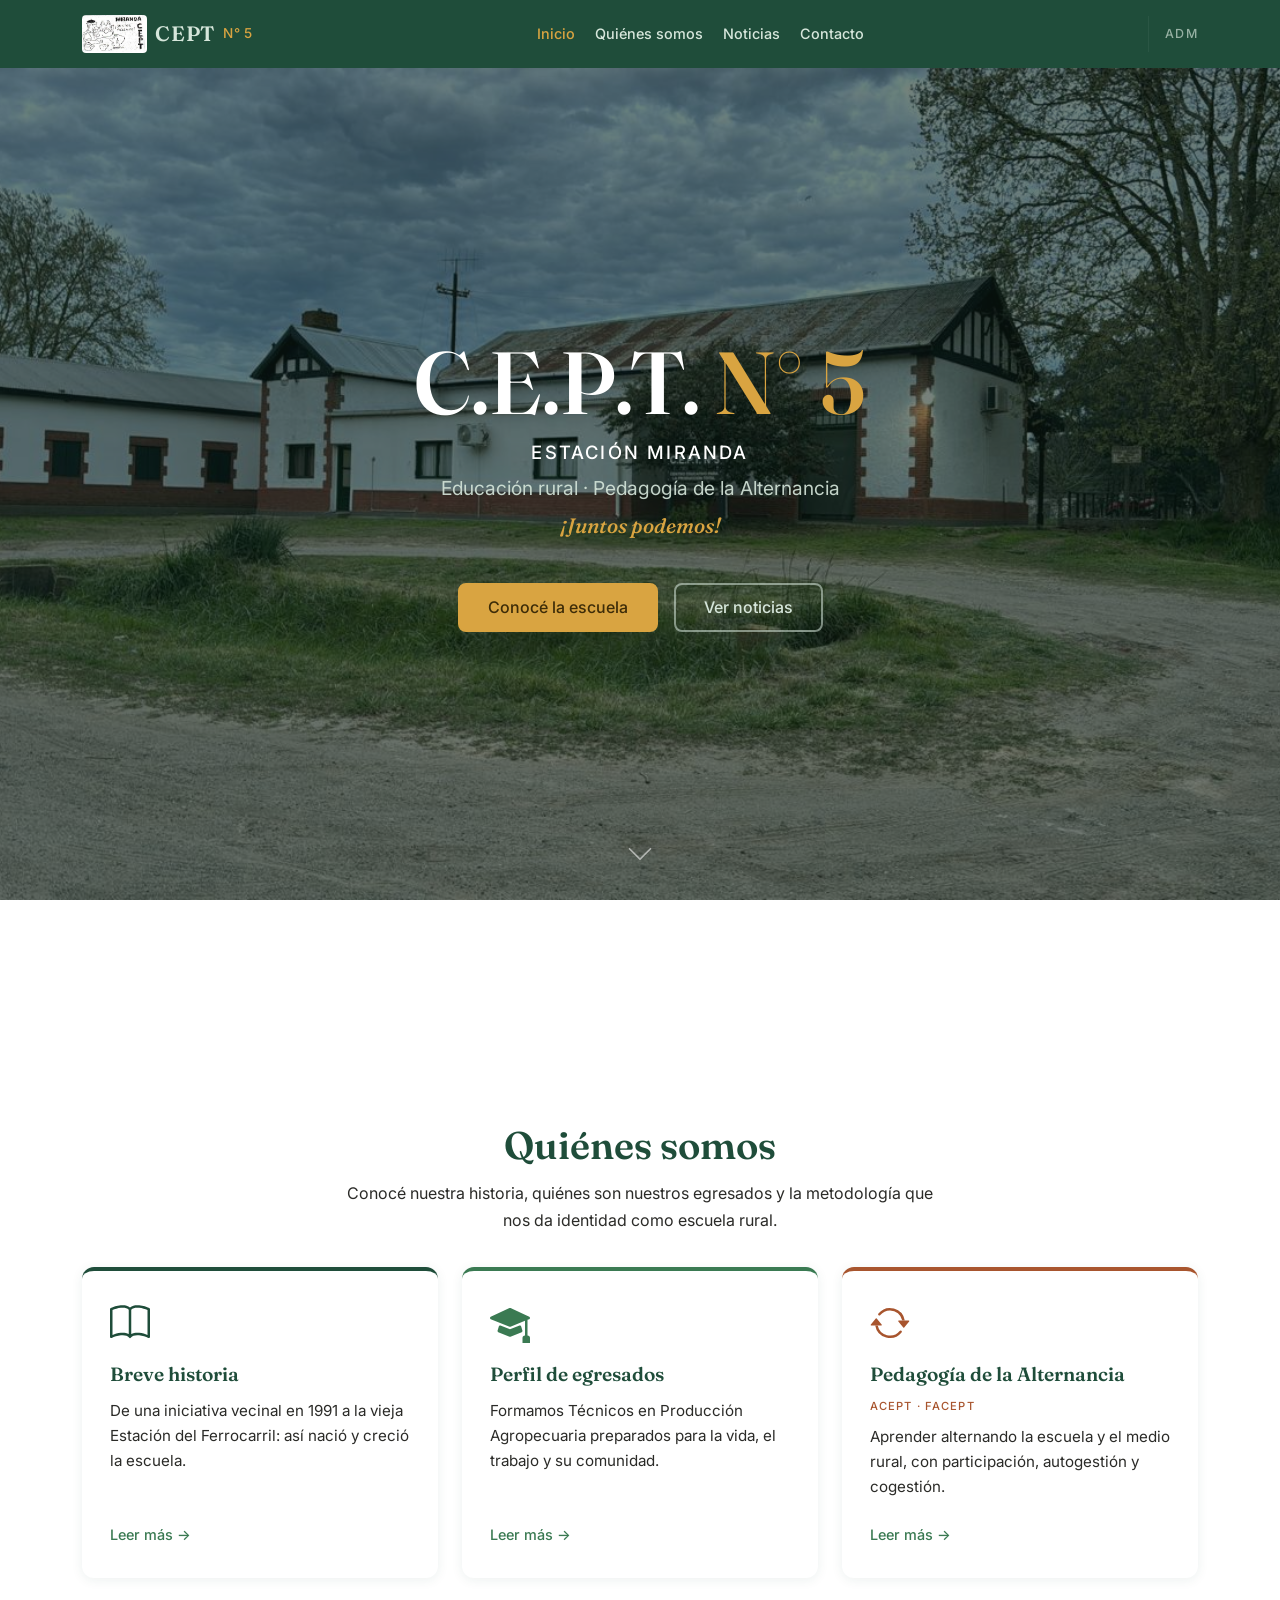
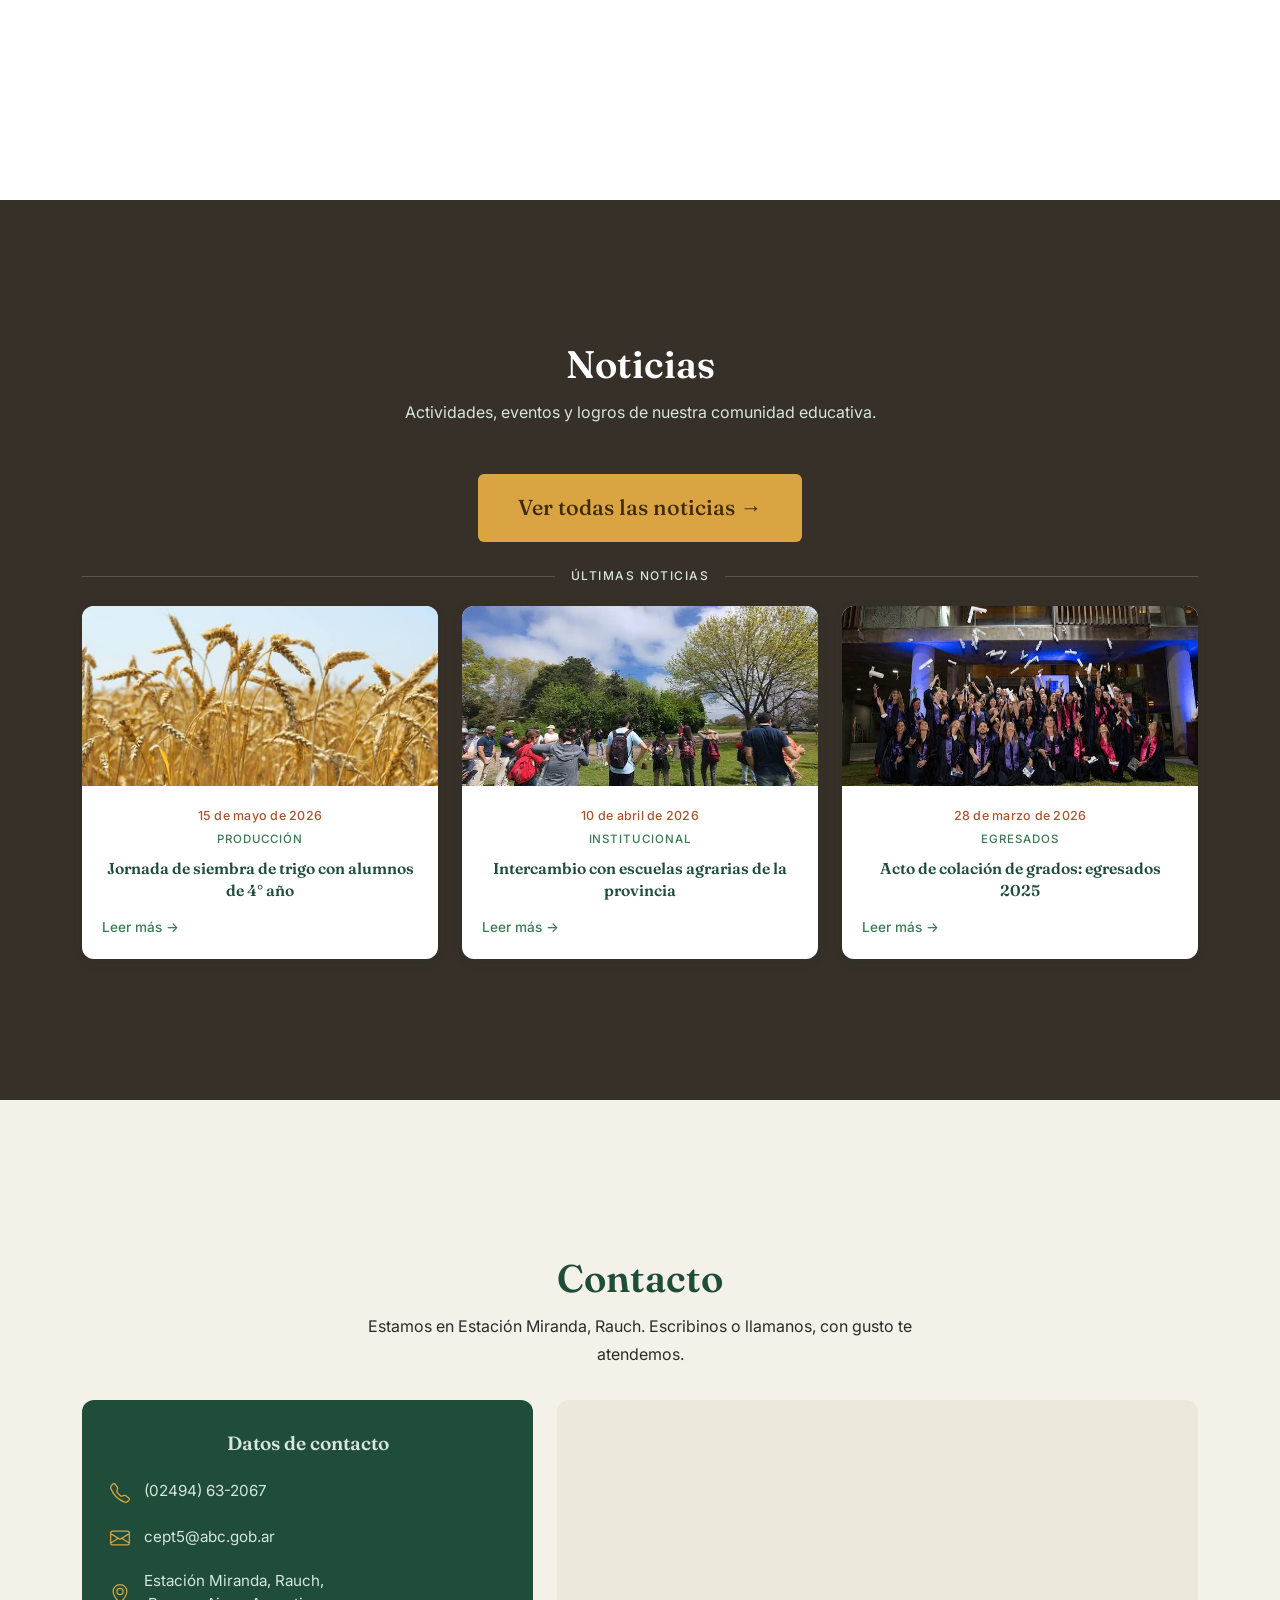
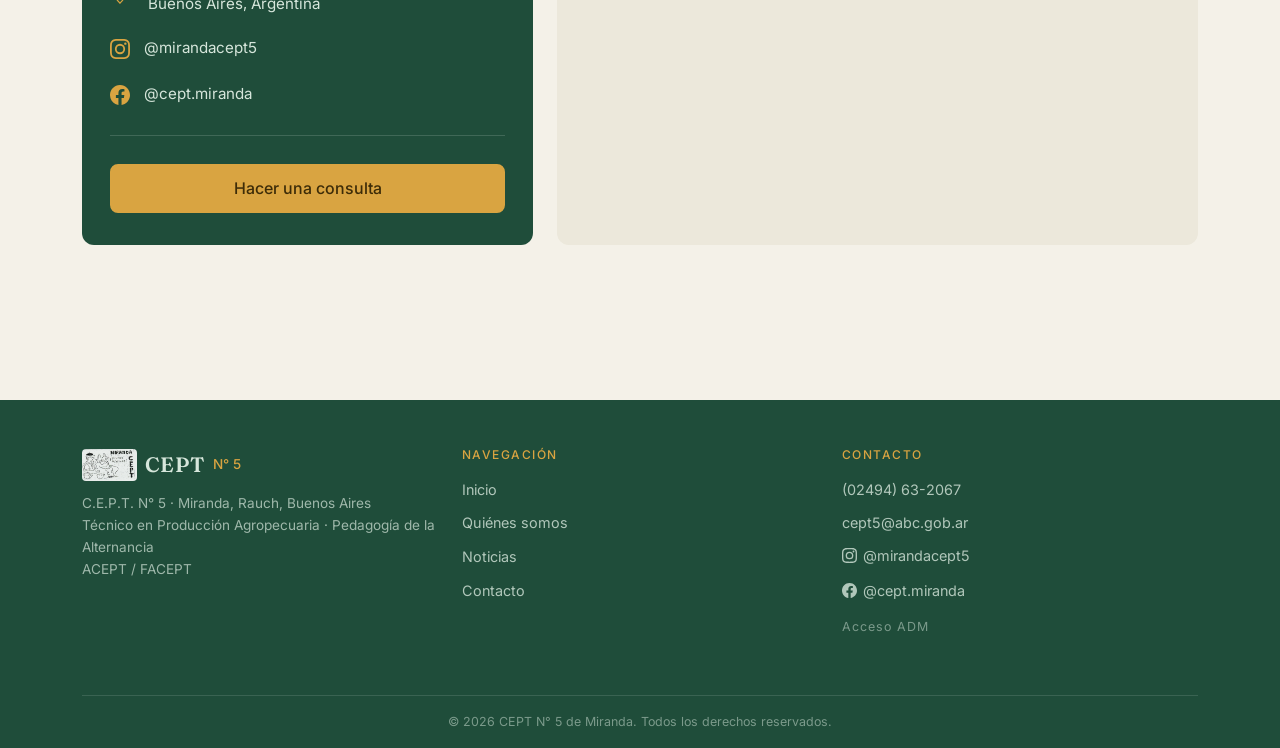
==== commit f6fd2390: "m" ====
--- a/index.html
+++ b/index.html
@@ -354,8 +354,8 @@
         <div class="col-12 col-sm-6 col-md-4 pie-col">
           <h4 class="pie-titulo-col">Navegación</h4>
           <ul class="pie-lista">
-            <li><a href="#inicio"    class="pie-enlace">Inicio</a></li>
-            <li><a href="#quienes"  class="pie-enlace">Quiénes somos</a></li>
+            <li><a href="#inicio" class="pie-enlace">Inicio</a></li>
+            <li><a href="#quienes" class="pie-enlace">Quiénes somos</a></li>
             <li><a href="#noticias" class="pie-enlace">Noticias</a></li>
             <li><a href="#contacto" class="pie-enlace">Contacto</a></li>
           </ul>
--- a/css/styles.css
+++ b/css/styles.css
@@ -1,15 +1,16 @@
 ﻿/* VARIABLES GLOBALES */
-:root {
+:root { /* se utilizaron algunas variables para poder ser identificados mas facilmente*/
   /* Colores */
-  --verde-pino:   #1F4D3A;   /* header, footer, títulos, botones primarios */
-  --verde-claro:  #3A7A52;   /* enlaces, hover, acentos secundarios */
-  --dorado:       #D9A441;   /* CTA y acción ADM — acento puntual, no relleno */
-  --dorado-texto: #3D2C08;   /* texto oscuro sobre dorado */
-  --tierra:       #A8552E;   /* fechas, categorías, íconos de detalle */
-  --crema:        #F4F1E8;   /* fondo general */
-  --crema-medio:  #ECE8DB;   /* franjas alternas */
-  --carbon:       #2B2B28;   /* texto principal */
-  --claro:        #D6E6DB;   /* texto sobre fondo verde */
+  --verde-pino:#1F4D3A;   /* header, footer, títulos, botones primarios */
+  --verde-claro:#3A7A52;   /* enlaces, hover, acentos secundarios */
+  --dorado:#D9A441;   /* CTA y acción ADM — acento puntual, no relleno */
+  --dorado-texto:#3D2C08;   /* texto oscuro sobre dorado */
+  --tierra:#A8552E;   /* fechas, categorías, íconos de detalle */
+  --crema:#F4F1E8;   /* fondo general */
+  --crema-medio:#ECE8DB;   /* franjas alternas */
+  --carbon:#2B2B28;   /* texto principal */
+  --claro: #D6E6DB;   /* texto sobre fondo verde */
+  --blanco: #fff;
 
   /* Tipografías */
   --fuente-titulo: 'Fraunces', Georgia, serif;
@@ -63,7 +64,7 @@
 }
 
 .fondo-blanco {
-  background-color: #fff;
+  background-color: var(--blanco);
 }
 
 .fondo-alterno {
@@ -109,10 +110,13 @@
   border-color: var(--dorado);
 }
 
+<<<<<<< HEAD
 .seccion-contacto {
   justify-content: flex-start;
 }
 
+=======
+>>>>>>> 0cbc69e467c91b5c7b17a0fd91dcdab0153632d1
 .seccion > .container {
   width: 100%;
 }
@@ -274,7 +278,7 @@
   font-family: var(--fuente-titulo);
   font-size: clamp(3rem, 8vw, 5.5rem);
   font-weight: 600;
-  color: #fff;
+  color: var(--blanco);
   line-height: 1.05;
   margin-bottom: 0.6rem;
 }
@@ -295,7 +299,7 @@
   font-weight: 500;
   letter-spacing: 0.12em;
   text-transform: uppercase;
-  color: #fff;
+  color: var(--blanco);
   opacity: 1;
   margin-bottom: 0.4rem;
 }
@@ -546,7 +550,7 @@
   padding: 0.45rem 0.9rem;
   border-radius: var(--radio-elem);
   border: 1.5px solid var(--crema-medio);
-  background: #fff;
+  background: var(--blanco);
   color: var(--carbon);
   cursor: pointer;
   text-decoration: none;
@@ -728,7 +732,7 @@
 
 /* NOTICIAS — TARJETA */
 .noticia {
-  background-color: #fff;
+  background-color: var(--blanco);
   border-radius: var(--radio-tarjeta);
   overflow: hidden;
   box-shadow: 0 2px 12px rgba(31, 77, 58, 0.08);
@@ -838,7 +842,7 @@
 /* Input y select: override de Bootstrap */
 .campo-texto {
   border-color: #d0cfc8;
-  background-color: #fff;
+  background-color: var(--blanco);
   color: var(--carbon);
   border-radius: var(--radio-elem);
   font-size: 0.95rem;
@@ -862,7 +866,7 @@
   display: flex;
   gap: 1rem;
   align-items: flex-start;
-  background-color: #fff;
+  background-color: var(--blanco);
   border-radius: var(--radio-elem);
   padding: 0.75rem;
   box-shadow: 0 1px 6px rgba(31, 77, 58, 0.07);
@@ -933,7 +937,7 @@
   align-items: center;
   gap: 0.6rem;
   background-color: var(--verde-pino);
-  color: #fff;
+  color: var(--blanco);
   font-family: var(--fuente-titulo);
   font-size: clamp(1.1rem, 2vw, 1.35rem);
   font-weight: 500;
@@ -1174,7 +1178,7 @@
 
 /* Tarjeta blanca que envuelve el form */
 .tarjeta-formulario {
-  background-color: #fff;
+  background-color:var(--blanco);
   border-radius: var(--radio-tarjeta);
   box-shadow: 0 2px 18px rgba(31, 77, 58, 0.10);
   padding: 2rem 1.75rem;
@@ -1237,7 +1241,7 @@
   font-family: var(--fuente-cuerpo);
   font-size: 0.95rem;
   color: var(--carbon);
-  background-color: #fff;
+  background-color: var(--blanco);
   border: 1.5px solid #c5c3bb;
   border-radius: var(--radio-elem);
   padding: 0.6rem 0.875rem;
@@ -1506,7 +1510,7 @@
 
 /* Botón mostrar/ocultar contraseña */
 .boton-ojo {
-  background-color: #fff;
+  background-color: var(--blanco);
   border: 1px solid #d0cfc8;
   border-left: none;
   border-radius: 0 var(--radio-elem) var(--radio-elem) 0;
@@ -1619,7 +1623,7 @@
 
 /* Panel del formulario add/edit */
 .panel-admin {
-  background-color: #fff;
+  background-color: var(--blanco);
   border-radius: var(--radio-tarjeta);
   box-shadow: 0 2px 14px rgba(31, 77, 58, 0.09);
   padding: 2rem 1.75rem;
@@ -1670,7 +1674,7 @@
   justify-content: space-between;
   align-items: center;
   gap: 1rem;
-  background-color: #fff;
+  background-color: var(--blanco);
   border: 1.5px solid var(--crema-medio);
   border-radius: var(--radio-elem);
   padding: 0.9rem 1.25rem;
@@ -1719,7 +1723,7 @@
 
 .boton-editar:hover {
   background-color: var(--verde-pino);
-  color: #fff;
+  color:var(--blanco);
 }
 
 .boton-eliminar {
@@ -1735,7 +1739,7 @@
 
 .boton-eliminar:hover {
   background-color: #A32D2D;
-  color: #fff;
+  color: var(--blanco);
 }
 
 /* Estado vacío */
